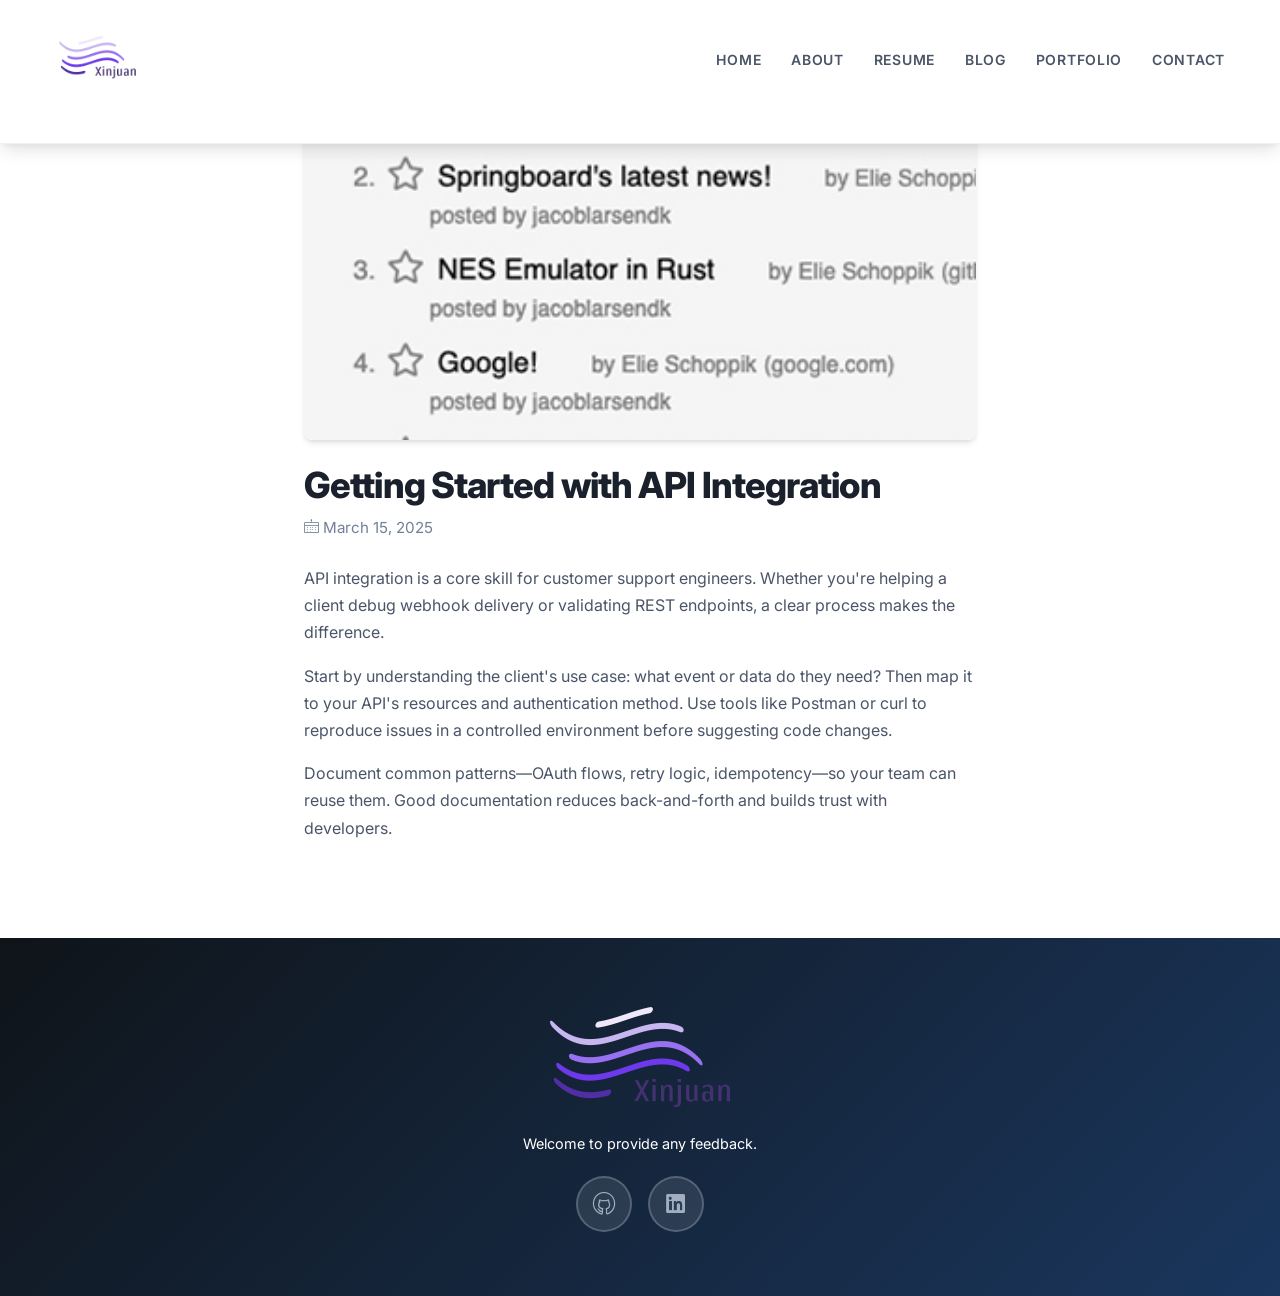
==== blog/post-1.html @ 5f67f765 "Add blog section and post pages; unify card design; fix work grid - Blog section on homepage (card l" ====
<!DOCTYPE html>
<html lang="en">
  <head>
    <meta charset="utf-8" />
    <meta name="viewport" content="width=device-width, initial-scale=1, shrink-to-fit=no" />
    <title>Getting Started with API Integration | Xinjuan Deng</title>
    <link rel="shortcut icon" href="../assets/images/mylogo.png" type="image/png" />
    <link rel="stylesheet" href="../assets/css/bootstrap.min.css" />
    <link rel="stylesheet" href="../assets/css/LineIcons.css" />
    <link rel="stylesheet" href="../assets/css/default.css" />
    <link rel="stylesheet" href="../assets/css/style.css" />
  </head>
  <body>
    <header class="header-area">
      <div class="navigation fixed-top">
        <div class="container">
          <div class="row">
            <div class="col-lg-12">
              <nav class="navbar navbar-expand-lg">
                <a class="navbar-brand" href="../index.html">
                  <img src="../assets/images/mylogo.png" alt="Logo" style="height: 2.5em" />
                </a>
                <button class="navbar-toggler" type="button" data-toggle="collapse" data-target="#navbarSupportedContent" aria-controls="navbarSupportedContent" aria-expanded="false" aria-label="Toggle navigation">
                  <span class="toggler-icon"></span>
                  <span class="toggler-icon"></span>
                  <span class="toggler-icon"></span>
                </button>
                <div class="collapse navbar-collapse" id="navbarSupportedContent">
                  <ul class="navbar-nav ml-auto">
                    <li class="nav-item"><a href="../index.html#home">Home</a></li>
                    <li class="nav-item"><a href="../index.html#about">About</a></li>
                    <li class="nav-item"><a href="../index.html#call-to-action">Resume</a></li>
                    <li class="nav-item"><a href="../index.html#blog">Blog</a></li>
                    <li class="nav-item"><a href="../index.html#work">Portfolio</a></li>
                    <li class="nav-item"><a href="../index.html#contact">Contact</a></li>
                  </ul>
                </div>
              </nav>
            </div>
          </div>
        </div>
      </div>
    </header>

    <main class="single-blog-page pt-120 pb-80 post-style-featured">
      <div class="container">
        <article class="single-blog-post">
          <div class="post-inner">
            <img src="../assets/images/work/w-1.png" alt="Getting Started with API Integration" class="post-featured-image" />
            <h1 class="blog-title">Getting Started with API Integration</h1>
            <p class="post-meta"><i class="lni-calendar"></i> March 15, 2025</p>
            <div class="post-body">
              <p>API integration is a core skill for customer support engineers. Whether you're helping a client debug webhook delivery or validating REST endpoints, a clear process makes the difference.</p>
              <p>Start by understanding the client's use case: what event or data do they need? Then map it to your API's resources and authentication method. Use tools like Postman or curl to reproduce issues in a controlled environment before suggesting code changes.</p>
              <p>Document common patterns—OAuth flows, retry logic, idempotency—so your team can reuse them. Good documentation reduces back-and-forth and builds trust with developers.</p>
            </div>
          </div>
        </article>
      </div>
    </main>

    <footer class="footer-area">
      <div class="footer-widget pt-60 pb-40">
        <div class="container">
          <div class="row justify-content-center">
            <div class="col-lg-8">
              <div class="footer-content text-center">
                <a href="../index.html"><img src="../assets/images/mylogo.png" alt="Logo" /></a>
                <p class="mt-15">Welcome to provide any feedback.</p>
                <ul>
                  <li><a href="https://github.com/dengxinjuan" target="_blank"><i class="lni-github"></i></a></li>
                  <li><a href="https://www.linkedin.com/in/xinjuandeng/" target="_blank"><i class="lni-linkedin-original"></i></a></li>
                </ul>
              </div>
            </div>
          </div>
        </div>
      </div>
    </footer>

    <a href="#" class="back-to-top"><i class="lni-chevron-up"></i></a>
    <script src="../assets/js/vendor/jquery-1.12.4.min.js"></script>
    <script src="../assets/js/bootstrap.min.js"></script>
    <script src="../assets/js/popper.min.js"></script>
    <script src="../assets/js/scrolling-nav.js"></script>
    <script src="../assets/js/jquery.easing.min.js"></script>
    <script src="../assets/js/main.js"></script>
  </body>
</html>
---- assets/css/default.css ----
/* Deafult Margin & Padding */
/*-- Margin Top --*/
.mt-5 {
	margin-top: 5px;
}
.mt-10 {
	margin-top: 10px;
}
.mt-15 {
	margin-top: 15px;
}
.mt-20 {
	margin-top: 20px;
}
.mt-25 {
	margin-top: 25px;
}
.mt-30 {
	margin-top: 30px;
}
.mt-35 {
	margin-top: 35px;
}
.mt-40 {
	margin-top: 40px;
}
.mt-45 {
	margin-top: 45px;
}
.mt-50 {
	margin-top: 50px;
}
.mt-55 {
	margin-top: 55px;
}
.mt-60 {
	margin-top: 60px;
}
.mt-65 {
	margin-top: 65px;
}
.mt-70 {
	margin-top: 70px;
}
.mt-75 {
	margin-top: 75px;
}
.mt-80 {
	margin-top: 80px;
}
.mt-85 {
	margin-top: 85px;
}
.mt-90 {
	margin-top: 90px;
}
.mt-95 {
	margin-top: 95px;
}
.mt-100 {
	margin-top: 100px;
}
.mt-105 {
	margin-top: 105px;
}
.mt-110 {
	margin-top: 110px;
}
.mt-115 {
	margin-top: 115px;
}
.mt-120 {
	margin-top: 120px;
}
.mt-125 {
	margin-top: 125px;
}
.mt-130 {
	margin-top: 130px;
}
.mt-135 {
	margin-top: 135px;
}
.mt-140 {
	margin-top: 140px;
}
.mt-145 {
	margin-top: 145px;
}
.mt-150 {
	margin-top: 150px;
}
.mt-155 {
	margin-top: 155px;
}
.mt-160 {
	margin-top: 160px;
}
.mt-165 {
	margin-top: 165px;
}
.mt-170 {
	margin-top: 170px;
}
.mt-175 {
	margin-top: 175px;
}
.mt-180 {
	margin-top: 180px;
}
.mt-185 {
	margin-top: 185px;
}
.mt-190 {
	margin-top: 190px;
}
.mt-195 {
	margin-top: 195px;
}
.mt-200 {
	margin-top: 200px;
}
/*-- Margin Bottom --*/

.mb-5 {
	margin-bottom: 5px;
}
.mb-10 {
	margin-bottom: 10px;
}
.mb-15 {
	margin-bottom: 15px;
}
.mb-20 {
	margin-bottom: 20px;
}
.mb-25 {
	margin-bottom: 25px;
}
.mb-30 {
	margin-bottom: 30px;
}
.mb-35 {
	margin-bottom: 35px;
}
.mb-40 {
	margin-bottom: 40px;
}
.mb-45 {
	margin-bottom: 45px;
}
.mb-50 {
	margin-bottom: 50px;
}
.mb-55 {
	margin-bottom: 55px;
}
.mb-60 {
	margin-bottom: 60px;
}
.mb-65 {
	margin-bottom: 65px;
}
.mb-70 {
	margin-bottom: 70px;
}
.mb-75 {
	margin-bottom: 75px;
}
.mb-80 {
	margin-bottom: 80px;
}
.mb-85 {
	margin-bottom: 85px;
}
.mb-90 {
	margin-bottom: 90px;
}
.mb-95 {
	margin-bottom: 95px;
}
.mb-100 {
	margin-bottom: 100px;
}
.mb-105 {
	margin-bottom: 105px;
}
.mb-110 {
	margin-bottom: 110px;
}
.mb-115 {
	margin-bottom: 115px;
}
.mb-120 {
	margin-bottom: 120px;
}
.mb-125 {
	margin-bottom: 125px;
}
.mb-130 {
	margin-bottom: 130px;
}
.mb-135 {
	margin-bottom: 135px;
}
.mb-140 {
	margin-bottom: 140px;
}
.mb-145 {
	margin-bottom: 145px;
}
.mb-150 {
	margin-bottom: 150px;
}
.mb-155 {
	margin-bottom: 155px;
}
.mb-160 {
	margin-bottom: 160px;
}
.mb-165 {
	margin-bottom: 165px;
}
.mb-170 {
	margin-bottom: 170px;
}
.mb-175 {
	margin-bottom: 175px;
}
.mb-180 {
	margin-bottom: 180px;
}
.mb-185 {
	margin-bottom: 185px;
}
.mb-190 {
	margin-bottom: 190px;
}
.mb-195 {
	margin-bottom: 195px;
}
.mb-200 {
	margin-bottom: 200px;
}
/*-- margin left --*/
.ml-5 {
	margin-left: 5px;
}
.ml-10 {
	margin-left: 10px;
}
.ml-15 {
	margin-left: 15px;
}
.ml-20 {
	margin-left: 20px;
}
.ml-25 {
	margin-left: 25px;
}
.ml-30 {
	margin-left: 30px;
}
.ml-35 {
	margin-left: 35px;
}
.ml-40 {
	margin-left: 40px;
}
.ml-45 {
	margin-left: 45px;
}
.ml-50 {
	margin-left: 50px;
}
.ml-55 {
	margin-left: 55px;
}
.ml-60 {
	margin-left: 60px;
}
.ml-65 {
	margin-left: 65px;
}
.ml-70 {
	margin-left: 70px;
}
.ml-75 {
	margin-left: 75px;
}
.ml-80 {
	margin-left: 80px;
}
.ml-85 {
	margin-left: 85px;
}
.ml-90 {
	margin-left: 90px;
}
.ml-95 {
	margin-left: 95px;
}
.ml-100 {
	margin-left: 100px;
}
.ml-105 {
	margin-left: 105px;
}
.ml-110 {
	margin-left: 110px;
}
.ml-115 {
	margin-left: 115px;
}
.ml-120 {
	margin-left: 120px;
}
.ml-125 {
	margin-left: 125px;
}
.ml-130 {
	margin-left: 130px;
}
.ml-135 {
	margin-left: 135px;
}
.ml-140 {
	margin-left: 140px;
}
.ml-145 {
	margin-left: 145px;
}
.ml-150 {
	margin-left: 150px;
}
.ml-155 {
	margin-left: 155px;
}
.ml-160 {
	margin-left: 160px;
}
.ml-165 {
	margin-left: 165px;
}
.ml-170 {
	margin-left: 170px;
}
.ml-175 {
	margin-left: 175px;
}
.ml-180 {
	margin-left: 180px;
}
.ml-185 {
	margin-left: 185px;
}
.ml-190 {
	margin-left: 190px;
}
.ml-195 {
	margin-left: 195px;
}
.ml-200 {
	margin-left: 200px;
}
/*-- margin right --*/
.mr-5 {
	margin-right: 5px;
}
.mr-10 {
	margin-right: 10px;
}
.mr-15 {
	margin-right: 15px;
}
.mr-20 {
	margin-right: 20px;
}
.mr-25 {
	margin-right: 25px;
}
.mr-30 {
	margin-right: 30px;
}
.mr-35 {
	margin-right: 35px;
}
.mr-40 {
	margin-right: 40px;
}
.mr-45 {
	margin-right: 45px;
}
.mr-50 {
	margin-right: 50px;
}
.mr-55 {
	margin-right: 55px;
}
.mr-60 {
	margin-right: 60px;
}
.mr-65 {
	margin-right: 65px;
}
.mr-70 {
	margin-right: 70px;
}
.mr-75 {
	margin-right: 75px;
}
.mr-80 {
	margin-right: 80px;
}
.mr-85 {
	margin-right: 85px;
}
.mr-90 {
	margin-right: 90px;
}
.mr-95 {
	margin-right: 95px;
}
.mr-100 {
	margin-right: 100px;
}
.mr-105 {
	margin-right: 105px;
}
.mr-110 {
	margin-right: 110px;
}
.mr-115 {
	margin-right: 115px;
}
.mr-120 {
	margin-right: 120px;
}
.mr-125 {
	margin-right: 125px;
}
.mr-130 {
	margin-right: 130px;
}
.mr-135 {
	margin-right: 135px;
}
.mr-140 {
	margin-right: 140px;
}
.mr-145 {
	margin-right: 145px;
}
.mr-150 {
	margin-right: 150px;
}
.mr-155 {
	margin-right: 155px;
}
.mr-160 {
	margin-right: 160px;
}
.mr-165 {
	margin-right: 165px;
}
.mr-170 {
	margin-right: 170px;
}
.mr-175 {
	margin-right: 175px;
}
.mr-180 {
	margin-right: 180px;
}
.mr-185 {
	margin-right: 185px;
}
.mr-190 {
	margin-right: 190px;
}
.mr-195 {
	margin-right: 195px;
}
.mr-200 {
	margin-right: 200px;
}


/*-- Padding Top --*/

.pt-5 {
	padding-top: 5px;
}
.pt-10 {
	padding-top: 10px;
}
.pt-15 {
	padding-top: 15px;
}
.pt-20 {
	padding-top: 20px;
}
.pt-25 {
	padding-top: 25px;
}
.pt-30 {
	padding-top: 30px;
}
.pt-35 {
	padding-top: 35px;
}
.pt-40 {
	padding-top: 40px;
}
.pt-45 {
	padding-top: 45px;
}
.pt-50 {
	padding-top: 50px;
}
.pt-55 {
	padding-top: 55px;
}
.pt-60 {
	padding-top: 60px;
}
.pt-65 {
	padding-top: 65px;
}
.pt-70 {
	padding-top: 70px;
}
.pt-75 {
	padding-top: 75px;
}
.pt-80 {
	padding-top: 80px;
}
.pt-85 {
	padding-top: 85px;
}
.pt-90 {
	padding-top: 90px;
}
.pt-95 {
	padding-top: 95px;
}
.pt-100 {
	padding-top: 100px;
}
.pt-105 {
	padding-top: 105px;
}
.pt-110 {
	padding-top: 110px;
}
.pt-115 {
	padding-top: 115px;
}
.pt-120 {
	padding-top: 120px;
}
.pt-125 {
	padding-top: 125px;
}
.pt-130 {
	padding-top: 130px;
}
.pt-135 {
	padding-top: 135px;
}
.pt-140 {
	padding-top: 140px;
}
.pt-145 {
	padding-top: 145px;
}
.pt-150 {
	padding-top: 150px;
}
.pt-155 {
	padding-top: 155px;
}
.pt-160 {
	padding-top: 160px;
}
.pt-165 {
	padding-top: 165px;
}
.pt-170 {
	padding-top: 170px;
}
.pt-175 {
	padding-top: 175px;
}
.pt-180 {
	padding-top: 180px;
}
.pt-185 {
	padding-top: 185px;
}
.pt-190 {
	padding-top: 190px;
}
.pt-195 {
	padding-top: 195px;
}
.pt-200 {
	padding-top: 200px;
}
/*-- Padding Bottom --*/

.pb-5 {
	padding-bottom: 5px;
}
.pb-10 {
	padding-bottom: 10px;
}
.pb-15 {
	padding-bottom: 15px;
}
.pb-20 {
	padding-bottom: 20px;
}
.pb-25 {
	padding-bottom: 25px;
}
.pb-30 {
	padding-bottom: 30px;
}
.pb-35 {
	padding-bottom: 35px;
}
.pb-40 {
	padding-bottom: 40px;
}
.pb-45 {
	padding-bottom: 45px;
}
.pb-50 {
	padding-bottom: 50px;
}
.pb-55 {
	padding-bottom: 55px;
}
.pb-60 {
	padding-bottom: 60px;
}
.pb-65 {
	padding-bottom: 65px;
}
.pb-70 {
	padding-bottom: 70px;
}
.pb-75 {
	padding-bottom: 75px;
}
.pb-80 {
	padding-bottom: 80px;
}
.pb-85 {
	padding-bottom: 85px;
}
.pb-90 {
	padding-bottom: 90px;
}
.pb-95 {
	padding-bottom: 95px;
}
.pb-100 {
	padding-bottom: 100px;
}
.pb-105 {
	padding-bottom: 105px;
}
.pb-110 {
	padding-bottom: 110px;
}
.pb-115 {
	padding-bottom: 115px;
}
.pb-120 {
	padding-bottom: 120px;
}
.pb-125 {
	padding-bottom: 125px;
}
.pb-130 {
	padding-bottom: 130px;
}
.pb-135 {
	padding-bottom: 135px;
}
.pb-140 {
	padding-bottom: 140px;
}
.pb-145 {
	padding-bottom: 145px;
}
.pb-150 {
	padding-bottom: 150px;
}
.pb-155 {
	padding-bottom: 155px;
}
.pb-160 {
	padding-bottom: 160px;
}
.pb-165 {
	padding-bottom: 165px;
}
.pb-170 {
	padding-bottom: 170px;
}
.pb-175 {
	padding-bottom: 175px;
}
.pb-180 {
	padding-bottom: 180px;
}
.pb-185 {
	padding-bottom: 185px;
}
.pb-190 {
	padding-bottom: 190px;
}
.pb-195 {
	padding-bottom: 195px;
}
.pb-200 {
	padding-bottom: 200px;
}

/*-- Padding left --*/

.pl-0 {
	padding-left: 0px;
}
.pl-5 {
	padding-left: 5px;
}
.pl-10 {
	padding-left: 10px;
}
.pl-15 {
	padding-left: 15px;
}
.pl-20 {
	padding-left: 20px;
}
.pl-25 {
	padding-left: 25px;
}
.pl-30 {
	padding-left: 30px;
}
.pl-35 {
	padding-left: 35px;
}
.pl-40 {
	padding-left: 40px;
}
.pl-45 {
	padding-left: 45px;
}
.pl-50 {
	padding-left: 50px;
}
.pl-55 {
	padding-left: 55px;
}
.pl-60 {
	padding-left: 60px;
}
.pl-65 {
	padding-left: 65px;
}
.pl-70 {
	padding-left: 70px;
}
.pl-75 {
	padding-left: 75px;
}
.pl-80 {
	padding-left: 80px;
}
.pl-85 {
	padding-left: 85px;
}
.pl-90 {
	padding-left: 90px;
}
.pl-100 {
	padding-left: 100px;
}
.pl-105 {
	padding-left: 105px;
}
.pl-110 {
	padding-left: 110px;
}
.pl-115 {
	padding-left: 115px;
}
.pl-120 {
	padding-left: 120px;
}
.pl-125 {
	padding-left: 125px;
}
/*-- Padding right --*/

.pr-0 {
	padding-right: 0px;
}
.pr-5 {
	padding-right: 5px;
}
.pr-10 {
	padding-right: 10px;
}
.pr-15 {
	padding-right: 15px;
}
.pr-20 {
	padding-right: 20px;
}
.pr-25 {
	padding-right: 25px;
}
.pr-30 {
	padding-right: 30px;
}
.pr-35 {
	padding-right: 35px;
}
.pr-40 {
	padding-right: 40px;
}
.pr-45 {
	padding-right: 45px;
}
.pr-50 {
	padding-right: 50px;
}
.pr-55 {
	padding-right: 55px;
}
.pr-60 {
	padding-right: 60px;
}
.pr-65 {
	padding-right: 65px;
}
.pr-70 {
	padding-right: 70px;
}
.pr-75 {
	padding-right: 75px;
}
.pr-80 {
	padding-right: 80px;
}
.pr-85 {
	padding-right: 85px;
}
.pr-90 {
	padding-right: 90px;
}
.pr-95 {
	padding-right: 95px;
}
.pr-100 {
	padding-right: 100px;
}
.pr-105 {
	padding-right: 105px;
}
/* Background Color */

.gray-bg {
	background: #fbfbfb;
}
.white-bg {
	background: #fff;
}
.black-bg {
	background: #222;
}
/* Color */

.white {
	color: #fff;
}
.black {
	color: #222;
}
/* black overlay */

[data-overlay] {
	position: relative;
}
[data-overlay]::before {
	background: #000 none repeat scroll 0 0;
	content: "";
	height: 100%;
	left: 0;
	position: absolute;
	top: 0;
	width: 100%;
	z-index: 1;
}
[data-overlay="2"]::before {
	opacity: 0.2;
}
[data-overlay="3"]::before {
	opacity: 0.3;
}
[data-overlay="4"]::before {
	opacity: 0.4;
}
[data-overlay="5"]::before {
	opacity: 0.5;
}
[data-overlay="6"]::before {
	opacity: 0.6;
}
[data-overlay="7"]::before {
	opacity: 0.7;
}
[data-overlay="8"]::before {
	opacity: 0.8;
}
[data-overlay="9"]::before {
	opacity: 0.9;
}
---- assets/css/style.css ----
/*-----------------------------------------------------------------------------------

    Template Name: Unfold - Personal Resume & CV Template
    Template URI: site.com
    Description: Unfold Personal Resume & CV Template
    Author: Uideck
    Author URI: https://uideck.com/
    Support: https://uideck.com/support/
    Version: 1.0

-----------------------------------------------------------------------------------

    CSS INDEX
    ===================

    1.COMMON
	2.HEADER
    3.ABOUT
    4.SERVICES
    4.CALL TO ACTION
    5.WORK
    6.PRICING
    7.BLOG
    8.CONTACT
    9.FOOTER
    10.PAGE BANNER
    10.SINGLE BLOG PAGE

-----------------------------------------------------------------------------------*/
/*===========================
    1. COMMON css 
===========================*/
@import url("https://fonts.googleapis.com/css2?family=Inter:wght@300;400;500;600;700;800&family=Poppins:wght@400;500;600;700;800&display=swap");

/* Modern Corporate Color System */
:root {
  /* Primary Corporate Colors */
  --primary-navy: #1a365d;
  --primary-navy-light: #2d3748;
  --primary-navy-dark: #0f1419;
  
  /* Secondary Colors */
  --accent-teal: #319795;
  --accent-teal-light: #4fd1c7;
  --accent-orange: #ed8936;
  --accent-orange-light: #fbb040;
  
  /* Neutral Grays */
  --gray-50: #f7fafc;
  --gray-100: #edf2f7;
  --gray-200: #e2e8f0;
  --gray-300: #cbd5e0;
  --gray-400: #a0aec0;
  --gray-500: #718096;
  --gray-600: #4a5568;
  --gray-700: #2d3748;
  --gray-800: #1a202c;
  --gray-900: #171923;
  
  /* Text Colors */
  --text-primary: #1a202c;
  --text-secondary: #4a5568;
  --text-muted: #718096;
  --text-light: #a0aec0;
  
  /* Background Colors */
  --bg-primary: #ffffff;
  --bg-secondary: #f7fafc;
  --bg-accent: #edf2f7;
  
  /* Spacing Scale (8px base) */
  --space-1: 0.25rem;  /* 4px */
  --space-2: 0.5rem;   /* 8px */
  --space-3: 0.75rem;  /* 12px */
  --space-4: 1rem;     /* 16px */
  --space-5: 1.25rem;  /* 20px */
  --space-6: 1.5rem;   /* 24px */
  --space-8: 2rem;     /* 32px */
  --space-10: 2.5rem;  /* 40px */
  --space-12: 3rem;    /* 48px */
  --space-16: 4rem;    /* 64px */
  --space-20: 5rem;    /* 80px */
  --space-24: 6rem;    /* 96px */
  
  /* Animation Timing */
  --transition-fast: 0.15s ease-out;
  --transition-base: 0.3s ease-out;
  --transition-slow: 0.5s ease-out;
  
  /* Shadows */
  --shadow-sm: 0 1px 2px 0 rgba(0, 0, 0, 0.05);
  --shadow-base: 0 1px 3px 0 rgba(0, 0, 0, 0.1), 0 1px 2px 0 rgba(0, 0, 0, 0.06);
  --shadow-md: 0 4px 6px -1px rgba(0, 0, 0, 0.1), 0 2px 4px -1px rgba(0, 0, 0, 0.06);
  --shadow-lg: 0 10px 15px -3px rgba(0, 0, 0, 0.1), 0 4px 6px -2px rgba(0, 0, 0, 0.05);
  --shadow-xl: 0 20px 25px -5px rgba(0, 0, 0, 0.1), 0 10px 10px -5px rgba(0, 0, 0, 0.04);
}

body {
  font-family: "Inter", "Poppins", sans-serif;
  font-weight: 400;
  font-style: normal;
  color: var(--text-secondary);
  line-height: 1.6;
}

* {
  margin: 0;
  padding: 0;
  -webkit-box-sizing: border-box;
  -moz-box-sizing: border-box;
  box-sizing: border-box; }

img {
  max-width: 100%; }

a:focus,
input:focus,
textarea:focus,
button:focus {
  text-decoration: none;
  outline: none; }

a:focus,
a:hover {
  text-decoration: none; }

i,
span,
a {
  display: inline-block; }

h1,
h2,
h3,
h4,
h5,
h6 {
  font-family: "Inter", "Poppins", sans-serif;
  font-weight: 600;
  color: var(--text-primary);
  margin: 0;
  line-height: 1.2;
}

h1 {
  font-size: clamp(2.5rem, 5vw, 4rem);
  font-weight: 800;
  letter-spacing: -0.025em;
}

h2 {
  font-size: clamp(2rem, 4vw, 2.5rem);
  font-weight: 700;
  letter-spacing: -0.025em;
}

h3 {
  font-size: clamp(1.5rem, 3vw, 1.875rem);
  font-weight: 600;
}

h4 {
  font-size: clamp(1.25rem, 2.5vw, 1.5rem);
  font-weight: 600;
}

h5 {
  font-size: clamp(1.125rem, 2vw, 1.25rem);
  font-weight: 500;
}

h6 {
  font-size: 1rem;
  font-weight: 500;
}

ul, ol {
  margin: 0px;
  padding: 0px;
  list-style-type: none; }

p {
  font-size: 1rem;
  font-weight: 400;
  line-height: 1.7;
  color: var(--text-secondary);
  margin: 0;
}

@media (max-width: 767px) {
  p {
    font-size: 0.9rem;
    line-height: 1.6;
  }
}

.bg_cover {
  background-position: center center;
  background-size: cover;
  background-repeat: no-repeat;
  width: 100%;
  height: 100%; }

/*===== Modern Button System =====*/
.main-btn {
  display: inline-flex;
  align-items: center;
  justify-content: center;
  font-weight: 600;
  text-align: center;
  white-space: nowrap;
  vertical-align: middle;
  user-select: none;
  border: 2px solid var(--primary-navy);
  padding: var(--space-3) var(--space-8);
  font-size: 0.9rem;
  line-height: 1.5;
  border-radius: 0.5rem;
  color: var(--bg-primary);
  cursor: pointer;
  z-index: 5;
  transition: all var(--transition-base);
  box-shadow: var(--shadow-md);
  background: linear-gradient(135deg, var(--primary-navy) 0%, var(--primary-navy-light) 100%);
  text-transform: uppercase;
  letter-spacing: 0.05em;
  text-decoration: none;
  position: relative;
  overflow: hidden;
}

.main-btn::before {
  content: '';
  position: absolute;
  top: 0;
  left: -100%;
  width: 100%;
  height: 100%;
  background: linear-gradient(135deg, var(--accent-teal) 0%, var(--accent-teal-light) 100%);
  transition: left var(--transition-base);
  z-index: -1;
}

.main-btn:hover {
  color: var(--bg-primary);
  border-color: var(--accent-teal);
  box-shadow: var(--shadow-lg);
  transform: translateY(-2px);
}

.main-btn:hover::before {
  left: 0;
}

.main-btn.main-btn-2 {
  background: transparent;
  color: var(--bg-primary);
  border-color: var(--bg-primary);
  box-shadow: none;
}

.main-btn.main-btn-2::before {
  background: linear-gradient(135deg, var(--primary-navy) 0%, var(--primary-navy-light) 100%);
}

.main-btn.main-btn-2:hover {
  color: var(--bg-primary);
  border-color: var(--primary-navy);
}

/*===== Modern Section Title Style =====*/
.section-title {
  position: relative;
  margin-bottom: var(--space-12);
}

.section-title .title {
  font-weight: 700;
  font-size: clamp(2rem, 4vw, 2.75rem);
  color: var(--text-primary);
  padding-bottom: var(--space-5);
  position: relative;
  display: inline-block;
}

.section-title .title::after {
  content: '';
  position: absolute;
  bottom: 0;
  left: 0;
  width: 60px;
  height: 4px;
  background: linear-gradient(90deg, var(--accent-teal) 0%, var(--accent-orange) 100%);
  border-radius: 2px;
}

.section-title.text-center .title::after {
  left: 50%;
  transform: translateX(-50%);
}

.section-title p {
  color: var(--text-muted);
  font-size: 1.1rem;
  margin-top: var(--space-4);
}

/*===== All Preloader Style =====*/
  .preloader {
  /* Body Overlay */
  position: fixed;
  top: 0;
  left: 0;
  display: table;
  height: 100%;
  width: 100%;
  /* Modern Background */
  background: var(--bg-primary);
  z-index: 99999;
}
  .preloader .loader_34 {
    display: table-cell;
    vertical-align: middle;
    text-align: center; }
    .preloader .loader_34 .ytp-spinner {
      position: absolute;
      left: 50%;
      top: 50%;
      width: 64px;
      margin-left: -32px;
      z-index: 18;
      pointer-events: none; }
      .preloader .loader_34 .ytp-spinner .ytp-spinner-container {
        pointer-events: none;
        position: absolute;
        width: 100%;
        padding-bottom: 100%;
        top: 50%;
        left: 50%;
        margin-top: -50%;
        margin-left: -50%;
        -webkit-animation: ytp-spinner-linspin 1568.23529647ms linear infinite;
        -moz-animation: ytp-spinner-linspin 1568.23529647ms linear infinite;
        -o-animation: ytp-spinner-linspin 1568.23529647ms linear infinite;
        animation: ytp-spinner-linspin 1568.23529647ms linear infinite; }
        .preloader .loader_34 .ytp-spinner .ytp-spinner-container .ytp-spinner-rotator {
          position: absolute;
          width: 100%;
          height: 100%;
          -webkit-animation: ytp-spinner-easespin 5332ms cubic-bezier(0.4, 0, 0.2, 1) infinite both;
          -moz-animation: ytp-spinner-easespin 5332ms cubic-bezier(0.4, 0, 0.2, 1) infinite both;
          -o-animation: ytp-spinner-easespin 5332ms cubic-bezier(0.4, 0, 0.2, 1) infinite both;
          animation: ytp-spinner-easespin 5332ms cubic-bezier(0.4, 0, 0.2, 1) infinite both; }
          .preloader .loader_34 .ytp-spinner .ytp-spinner-container .ytp-spinner-rotator .ytp-spinner-left {
            position: absolute;
            top: 0;
            left: 0;
            bottom: 0;
            overflow: hidden;
            right: 50%; }
          .preloader .loader_34 .ytp-spinner .ytp-spinner-container .ytp-spinner-rotator .ytp-spinner-right {
            position: absolute;
            top: 0;
            right: 0;
            bottom: 0;
            overflow: hidden;
            left: 50%; }
    .preloader .loader_34 .ytp-spinner-circle {
      box-sizing: border-box;
      position: absolute;
      width: 200%;
      height: 100%;
      border-style: solid;
      /* Modern Spinner Colors */
      border-color: var(--primary-navy) var(--accent-teal) var(--gray-200);
      border-radius: 50%;
      border-width: 6px;
    }
    .preloader .loader_34 .ytp-spinner-left .ytp-spinner-circle {
      left: 0;
      right: -100%;
      border-right-color: #ddd;
      -webkit-animation: ytp-spinner-left-spin 1333ms cubic-bezier(0.4, 0, 0.2, 1) infinite both;
      -moz-animation: ytp-spinner-left-spin 1333ms cubic-bezier(0.4, 0, 0.2, 1) infinite both;
      -o-animation: ytp-spinner-left-spin 1333ms cubic-bezier(0.4, 0, 0.2, 1) infinite both;
      animation: ytp-spinner-left-spin 1333ms cubic-bezier(0.4, 0, 0.2, 1) infinite both; }
    .preloader .loader_34 .ytp-spinner-right .ytp-spinner-circle {
      left: -100%;
      right: 0;
      border-left-color: #ddd;
      -webkit-animation: ytp-right-spin 1333ms cubic-bezier(0.4, 0, 0.2, 1) infinite both;
      -moz-animation: ytp-right-spin 1333ms cubic-bezier(0.4, 0, 0.2, 1) infinite both;
      -o-animation: ytp-right-spin 1333ms cubic-bezier(0.4, 0, 0.2, 1) infinite both;
      animation: ytp-right-spin 1333ms cubic-bezier(0.4, 0, 0.2, 1) infinite both; }

/* Preloader Animations */
@-webkit-keyframes ytp-spinner-linspin {
  to {
    -webkit-transform: rotate(360deg);
    -moz-transform: rotate(360deg);
    -ms-transform: rotate(360deg);
    -o-transform: rotate(360deg);
    transform: rotate(360deg); } }
@keyframes ytp-spinner-linspin {
  to {
    -webkit-transform: rotate(360deg);
    -moz-transform: rotate(360deg);
    -ms-transform: rotate(360deg);
    -o-transform: rotate(360deg);
    transform: rotate(360deg); } }
@-webkit-keyframes ytp-spinner-easespin {
  12.5% {
    -webkit-transform: rotate(135deg);
    -moz-transform: rotate(135deg);
    -ms-transform: rotate(135deg);
    -o-transform: rotate(135deg);
    transform: rotate(135deg); }
  25% {
    -webkit-transform: rotate(270deg);
    -moz-transform: rotate(270deg);
    -ms-transform: rotate(270deg);
    -o-transform: rotate(270deg);
    transform: rotate(270deg); }
  37.5% {
    -webkit-transform: rotate(405deg);
    -moz-transform: rotate(405deg);
    -ms-transform: rotate(405deg);
    -o-transform: rotate(405deg);
    transform: rotate(405deg); }
  50% {
    -webkit-transform: rotate(540deg);
    -moz-transform: rotate(540deg);
    -ms-transform: rotate(540deg);
    -o-transform: rotate(540deg);
    transform: rotate(540deg); }
  62.5% {
    -webkit-transform: rotate(675deg);
    -moz-transform: rotate(675deg);
    -ms-transform: rotate(675deg);
    -o-transform: rotate(675deg);
    transform: rotate(675deg); }
  75% {
    -webkit-transform: rotate(810deg);
    -moz-transform: rotate(810deg);
    -ms-transform: rotate(810deg);
    -o-transform: rotate(810deg);
    transform: rotate(810deg); }
  87.5% {
    -webkit-transform: rotate(945deg);
    -moz-transform: rotate(945deg);
    -ms-transform: rotate(945deg);
    -o-transform: rotate(945deg);
    transform: rotate(945deg); }
  to {
    -webkit-transform: rotate(1080deg);
    -moz-transform: rotate(1080deg);
    -ms-transform: rotate(1080deg);
    -o-transform: rotate(1080deg);
    transform: rotate(1080deg); } }
@keyframes ytp-spinner-easespin {
  12.5% {
    -webkit-transform: rotate(135deg);
    -moz-transform: rotate(135deg);
    -ms-transform: rotate(135deg);
    -o-transform: rotate(135deg);
    transform: rotate(135deg); }
  25% {
    -webkit-transform: rotate(270deg);
    -moz-transform: rotate(270deg);
    -ms-transform: rotate(270deg);
    -o-transform: rotate(270deg);
    transform: rotate(270deg); }
  37.5% {
    -webkit-transform: rotate(405deg);
    -moz-transform: rotate(405deg);
    -ms-transform: rotate(405deg);
    -o-transform: rotate(405deg);
    transform: rotate(405deg); }
  50% {
    -webkit-transform: rotate(540deg);
    -moz-transform: rotate(540deg);
    -ms-transform: rotate(540deg);
    -o-transform: rotate(540deg);
    transform: rotate(540deg); }
  62.5% {
    -webkit-transform: rotate(675deg);
    -moz-transform: rotate(675deg);
    -ms-transform: rotate(675deg);
    -o-transform: rotate(675deg);
    transform: rotate(675deg); }
  75% {
    -webkit-transform: rotate(810deg);
    -moz-transform: rotate(810deg);
    -ms-transform: rotate(810deg);
    -o-transform: rotate(810deg);
    transform: rotate(810deg); }
  87.5% {
    -webkit-transform: rotate(945deg);
    -moz-transform: rotate(945deg);
    -ms-transform: rotate(945deg);
    -o-transform: rotate(945deg);
    transform: rotate(945deg); }
  to {
    -webkit-transform: rotate(1080deg);
    -moz-transform: rotate(1080deg);
    -ms-transform: rotate(1080deg);
    -o-transform: rotate(1080deg);
    transform: rotate(1080deg); } }
@-webkit-keyframes ytp-spinner-left-spin {
  0% {
    -webkit-transform: rotate(130deg);
    -moz-transform: rotate(130deg);
    -ms-transform: rotate(130deg);
    -o-transform: rotate(130deg);
    transform: rotate(130deg); }
  50% {
    -webkit-transform: rotate(-5deg);
    -moz-transform: rotate(-5deg);
    -ms-transform: rotate(-5deg);
    -o-transform: rotate(-5deg);
    transform: rotate(-5deg); }
  to {
    -webkit-transform: rotate(130deg);
    -moz-transform: rotate(130deg);
    -ms-transform: rotate(130deg);
    -o-transform: rotate(130deg);
    transform: rotate(130deg); } }
@keyframes ytp-spinner-left-spin {
  0% {
    -webkit-transform: rotate(130deg);
    -moz-transform: rotate(130deg);
    -ms-transform: rotate(130deg);
    -o-transform: rotate(130deg);
    transform: rotate(130deg); }
  50% {
    -webkit-transform: rotate(-5deg);
    -moz-transform: rotate(-5deg);
    -ms-transform: rotate(-5deg);
    -o-transform: rotate(-5deg);
    transform: rotate(-5deg); }
  to {
    -webkit-transform: rotate(130deg);
    -moz-transform: rotate(130deg);
    -ms-transform: rotate(130deg);
    -o-transform: rotate(130deg);
    transform: rotate(130deg); } }
@-webkit-keyframes ytp-right-spin {
  0% {
    -webkit-transform: rotate(-130deg);
    -moz-transform: rotate(-130deg);
    -ms-transform: rotate(-130deg);
    -o-transform: rotate(-130deg);
    transform: rotate(-130deg); }
  50% {
    -webkit-transform: rotate(5deg);
    -moz-transform: rotate(5deg);
    -ms-transform: rotate(5deg);
    -o-transform: rotate(5deg);
    transform: rotate(5deg); }
  to {
    -webkit-transform: rotate(-130deg);
    -moz-transform: rotate(-130deg);
    -ms-transform: rotate(-130deg);
    -o-transform: rotate(-130deg);
    transform: rotate(-130deg); } }
@keyframes ytp-right-spin {
  0% {
    -webkit-transform: rotate(-130deg);
    -moz-transform: rotate(-130deg);
    -ms-transform: rotate(-130deg);
    -o-transform: rotate(-130deg);
    transform: rotate(-130deg); }
  50% {
    -webkit-transform: rotate(5deg);
    -moz-transform: rotate(5deg);
    -ms-transform: rotate(5deg);
    -o-transform: rotate(5deg);
    transform: rotate(5deg); }
  to {
    -webkit-transform: rotate(-130deg);
    -moz-transform: rotate(-130deg);
    -ms-transform: rotate(-130deg);
    -o-transform: rotate(-130deg);
    transform: rotate(-130deg); } }
/*===========================
    2.HEADER css 
===========================*/
.navigation {
  box-shadow: var(--shadow-lg);
  padding: var(--space-8) 0;
  background-color: var(--bg-primary);
  backdrop-filter: blur(10px);
  transition: all var(--transition-base);
  border-bottom: 1px solid var(--gray-100);
}
  .navigation.sticky {
    padding: var(--space-5) 0;
    background-color: rgba(255, 255, 255, 0.95);
    backdrop-filter: blur(10px);
    transition: all var(--transition-base);
  }
  .navigation .navbar {
    padding: 0;
    position: relative; }
    .navigation .navbar .navbar-brand {
      padding-top: 0;
      padding-bottom: 5px; }
    .navigation .navbar .navbar-toggler {
      padding: 2px 6px; }
      .navigation .navbar .navbar-toggler .toggler-icon {
        width: 30px;
        height: 2px;
        background-color: var(--text-primary);
        margin: 5px 0;
        display: block;
        position: relative;
        transition: all var(--transition-base);
      }
      .navigation .navbar .navbar-toggler.active .toggler-icon:nth-of-type(1) {
        -webkit-transform: rotate(45deg);
        -moz-transform: rotate(45deg);
        -ms-transform: rotate(45deg);
        -o-transform: rotate(45deg);
        transform: rotate(45deg);
        top: 7px; }
      .navigation .navbar .navbar-toggler.active .toggler-icon:nth-of-type(2) {
        opacity: 0; }
      .navigation .navbar .navbar-toggler.active .toggler-icon:nth-of-type(3) {
        -webkit-transform: rotate(135deg);
        -moz-transform: rotate(135deg);
        -ms-transform: rotate(135deg);
        -o-transform: rotate(135deg);
        transform: rotate(135deg);
        top: -7px; }
    @media only screen and (min-width: 768px) and (max-width: 991px) {
      .navigation .navbar .navbar-collapse {
        position: absolute;
        top: 158%;
        left: 0;
        width: 100%;
        background-color: #fff;
        z-index: 99;
        -webkit-box-shadow: 0px 10px 15px 0px rgba(134, 134, 134, 0.15);
        -moz-box-shadow: 0px 10px 15px 0px rgba(134, 134, 134, 0.15);
        box-shadow: 0px 10px 15px 0px rgba(134, 134, 134, 0.15);
        padding: 3px 12px; } }
    @media (max-width: 767px) {
      .navigation .navbar .navbar-collapse {
        position: absolute;
        top: 158%;
        left: 0;
        width: 100%;
        background-color: #fff;
        z-index: 99;
        -webkit-box-shadow: 0px 10px 15px 0px rgba(134, 134, 134, 0.15);
        -moz-box-shadow: 0px 10px 15px 0px rgba(134, 134, 134, 0.15);
        box-shadow: 0px 10px 15px 0px rgba(134, 134, 134, 0.15);
        padding: 3px 12px; } }
    .navigation .navbar .navbar-nav .nav-item {
      margin-left: 30px; }
      @media only screen and (min-width: 768px) and (max-width: 991px) {
        .navigation .navbar .navbar-nav .nav-item {
          margin: 4px 0; } }
      @media (max-width: 767px) {
        .navigation .navbar .navbar-nav .nav-item {
          margin: 4px 0; } }
      .navigation .navbar .navbar-nav .nav-item:first-child {
        margin-left: 0; }
      .navigation .navbar .navbar-nav .nav-item a {
        text-transform: uppercase;
        font-size: 0.875rem;
        color: var(--text-secondary);
        font-weight: 600;
        position: relative;
        transition: all var(--transition-base);
        letter-spacing: 0.05em;
      }
        .navigation .navbar .navbar-nav .nav-item a::before {
          position: absolute;
          content: '';
          width: 3px;
          height: 0;
          background: linear-gradient(180deg, var(--accent-teal) 0%, var(--accent-orange) 100%);
          left: 50%;
          top: -50px;
          transform: translateX(-50%);
          transition: all var(--transition-base);
          border-radius: 2px;
        }
          @media only screen and (min-width: 768px) and (max-width: 991px) {
            .navigation .navbar .navbar-nav .nav-item a::before {
              display: none; } }
          @media (max-width: 767px) {
            .navigation .navbar .navbar-nav .nav-item a::before {
              display: none; } }
      .navigation .navbar .navbar-nav .nav-item.active a, 
      .navigation .navbar .navbar-nav .nav-item:hover a {
        color: var(--accent-teal);
      }
      
      .navigation .navbar .navbar-nav .nav-item.active a::before, 
      .navigation .navbar .navbar-nav .nav-item:hover a::before {
        height: 45px;
      }

.header-content {
  min-height: 85vh;
  width: 100%;
  margin-top: 90px;
  position: relative;
  overflow: visible;
  background: linear-gradient(135deg, var(--bg-secondary) 0%, var(--bg-primary) 50%, var(--bg-accent) 100%);
  display: flex;
  align-items: center;
  padding: var(--space-8) 0;
}

@media only screen and (min-width: 768px) and (max-width: 991px) {
  .header-content {
    min-height: 80vh;
  }
}

@media (max-width: 767px) {
  .header-content {
    min-height: 90vh;
    margin-top: 70px;
  }
}
  .header-content .header-shape {
    position: absolute !important;
    z-index: 1;
  }
    .header-content .header-shape.shape-one {
      top: 0 !important;
      left: 0 !important; }
      @media (max-width: 767px) {
        .header-content .header-shape.shape-one img {
          width: 40px; } }
    .header-content .header-shape.shape-tow {
      top: -18px !important;
      left: 20% !important; }
      @media (max-width: 767px) {
        .header-content .header-shape.shape-tow img {
          width: 40px; } }
    .header-content .header-shape.shape-three {
      top: 0 !important;
      left: 40% !important; }
      @media (max-width: 767px) {
        .header-content .header-shape.shape-three img {
          width: 100px; } }
    .header-content .header-shape.shape-fore {
      top: 28px !important;
      right: 7.6% !important;
      left: auto !important; }
      @media (max-width: 767px) {
        .header-content .header-shape.shape-fore img {
          width: 40px; } }
    .header-content .header-shape.shape-five {
      right: 30px !important;
      bottom: 35% !important;
      left: auto !important;
      top: auto !important; }
      @media (max-width: 767px) {
        .header-content .header-shape.shape-five {
          right: 20px !important;
          bottom: 48% !important; } }
      @media (max-width: 767px) {
        .header-content .header-shape.shape-five img {
          width: 40px; } }
    .header-content .header-shape.shape-six {
      top: 44% !important;
      left: 13% !important;
      -webkit-transform: translateY(-50%);
      -moz-transform: translateY(-50%);
      -ms-transform: translateY(-50%);
      -o-transform: translateY(-50%);
      transform: translateY(-50%); }
      @media (max-width: 767px) {
        .header-content .header-shape.shape-six img {
          width: 40px; } }
    .header-content .header-shape.shape-seven {
      left: 30px !important;
      bottom: 50px !important;
      top: auto !important; }
      @media (max-width: 767px) {
        .header-content .header-shape.shape-seven {
          left: 15px !important;
          bottom: 25px !important; } }
      @media (max-width: 767px) {
        .header-content .header-shape.shape-seven img {
          width: 100px; } }
    .header-content .header-shape.shape-eight {
      left: 90px !important;
      bottom: 140px !important;
      top: auto !important; }
      @media (max-width: 767px) {
        .header-content .header-shape.shape-eight {
          left: 50px !important;
          bottom: 70px !important; } }
      @media (max-width: 767px) {
        .header-content .header-shape.shape-eight img {
          width: 100px; } }
    .header-content .header-shape.shape-nine {
      left: 50% !important;
      -webkit-transform: translateX(-50%);
      -moz-transform: translateX(-50%);
      -ms-transform: translateX(-50%);
      -o-transform: translateX(-50%);
      transform: translateX(-50%);
      bottom: 28px !important;
      top: auto !important; }
      @media (max-width: 767px) {
        .header-content .header-shape.shape-nine {
          left: 65% !important;
          bottom: 20px !important; } }
      @media (max-width: 767px) {
        .header-content .header-shape.shape-nine img {
          width: 100px; } }
    .header-content .header-shape.shape-ten {
      right: 30px !important;
      bottom: 5px !important;
      left: auto !important;
      top: auto !important; }
      @media (max-width: 767px) {
        .header-content .header-shape.shape-ten {
          right: 0px !important;
          bottom: 140px !important; } }
      @media (max-width: 767px) {
        .header-content .header-shape.shape-ten img {
          width: 100px; } }

.header-content-right {
  position: relative;
  z-index: 10;
  width: 100%;
  max-width: 520px;
  overflow: visible;
}

.header-content-right .sub-title {
  font-size: clamp(1.25rem, 3vw, 1.875rem);
  color: var(--accent-teal);
  text-transform: uppercase;
  font-weight: 600;
  letter-spacing: 0.05em;
  margin-bottom: var(--space-4);
  position: relative;
  display: inline-block;
}

.header-content-right .sub-title::after {
  content: '';
  position: absolute;
  bottom: -8px;
  left: 0;
  width: 60px;
  height: 2px;
  background: linear-gradient(90deg, var(--accent-teal) 0%, var(--accent-orange) 100%);
  border-radius: 1px;
}

.header-content-right .title {
  font-size: clamp(2rem, 5vw, 3.5rem);
  font-weight: 800;
  text-transform: uppercase;
  letter-spacing: -0.02em;
  margin-bottom: var(--space-6);
  background: linear-gradient(135deg, var(--primary-navy) 0%, var(--primary-navy-light) 100%);
  -webkit-background-clip: text;
  -webkit-text-fill-color: transparent;
  background-clip: text;
  line-height: 1.1;
}

.header-content-right p {
  font-size: clamp(1rem, 2vw, 1.25rem);
  line-height: 1.6;
  color: var(--text-secondary);
  margin-bottom: var(--space-10);
  max-width: 500px;
}

.header-image {
  max-width: 400px;
  margin: 0 auto;
  position: relative;
  z-index: 10;
}

.header-image::before {
  content: '';
  position: absolute;
  top: -20px;
  left: -20px;
  right: -20px;
  bottom: -20px;
  background: linear-gradient(135deg, var(--accent-teal) 0%, var(--accent-orange) 100%);
  border-radius: 20px;
  z-index: -1;
  opacity: 0.1;
  transform: rotate(3deg);
}

.header-image::after {
  content: '';
  position: absolute;
  top: -10px;
  left: -10px;
  right: -10px;
  bottom: -10px;
  background: var(--bg-primary);
  border-radius: 15px;
  z-index: -1;
  box-shadow: var(--shadow-xl);
}

.header-image img {
  position: relative;
  z-index: 5;
  border-radius: 15px;
  width: 100%;
  height: auto;
  transition: transform var(--transition-slow);
}

.header-image:hover img {
  transform: scale(1.05);
}

/* Inline Hero CTA + Social */
.hero-cta-inline {
  display: flex;
  align-items: center;
  gap: var(--space-4);
  margin-top: var(--space-6);
  flex-wrap: wrap;
}

/* Inline Hero Social Icons */
.hero-social-inline {
  display: flex;
  gap: var(--space-4);
  margin-top: 0;
  align-items: center;
  justify-content: flex-start;
  z-index: 15;
  position: relative;
}

.social-link-inline {
  display: flex;
  align-items: center;
  justify-content: center;
  width: 48px;
  height: 48px;
  border-radius: 50%;
  background: var(--bg-primary);
  border: 2px solid var(--gray-300);
  color: var(--text-secondary);
  font-size: 1.25rem;
  transition: all var(--transition-base);
  text-decoration: none;
  box-shadow: var(--shadow-sm);
}

.social-link-inline:hover {
  background: linear-gradient(135deg, var(--accent-teal) 0%, var(--accent-orange) 100%);
  color: var(--bg-primary);
  border-color: transparent;
  transform: translateY(-2px);
  box-shadow: var(--shadow-md);
  text-decoration: none;
}

/* Ensure Social Icons are Visible */
.hero-social-inline a {
  opacity: 1;
  visibility: visible;
  display: flex;
}

/* Fix for potential icon font issues */
.social-link-inline i {
  display: block;
  line-height: 1;
  width: auto;
  height: auto;
}

/* Clean Social Icon Styling */
.social-link-inline {
  background: var(--bg-primary);
  border: 2px solid var(--gray-300);
}

/* Ensure proper spacing for text */
.header-content-right .sub-title {
  word-wrap: break-word;
  overflow-wrap: break-word;
}

/* Mobile Inline Social */
@media (max-width: 767px) {
  .hero-social-inline {
    justify-content: center;
    margin: var(--space-5) 0;
  }
  
  .social-link-inline {
    width: 44px;
    height: 44px;
    font-size: 1.125rem;
  }
  
  .header-content-right {
    max-width: 100%;
    text-align: center;
  }
  
  .header-content-right .sub-title {
    letter-spacing: 0.03em;
    word-spacing: normal;
  }
  
  .header-content {
    overflow: visible;
    padding: var(--space-4) 0;
  }
}

/* Tablet Inline Social */
@media (min-width: 768px) and (max-width: 991px) {
  .hero-social-inline {
    justify-content: flex-start;
  }
}

/*===========================
        3.ABOUT css - Modern Layout
===========================*/
.about-area {
  padding: var(--space-24) 0;
  position: relative;
  overflow: hidden;
}

.about-area::before {
  content: '';
  position: absolute;
  top: 0;
  left: 0;
  right: 0;
  bottom: 0;
  background: linear-gradient(135deg, var(--bg-primary) 0%, var(--bg-secondary) 50%, var(--bg-accent) 100%);
  z-index: -1;
}

@media only screen and (min-width: 768px) and (max-width: 991px) {
  .about-area {
    padding: var(--space-20) 0;
  }
}

@media (max-width: 767px) {
  .about-area {
    padding: var(--space-16) 0;
  }
}

.about-content {
  position: relative;
  z-index: 10;
}

.about-content .about-title {
  font-size: clamp(1.25rem, 2.5vw, 1.5rem);
  font-weight: 600;
  color: var(--text-primary);
  margin-bottom: var(--space-4);
  position: relative;
  display: inline-block;
}

.about-content .about-title::after {
  content: '';
  position: absolute;
  bottom: -4px;
  left: 0;
  width: 50px;
  height: 2px;
  background: linear-gradient(90deg, var(--accent-teal) 0%, var(--accent-orange) 100%);
  border-radius: 1px;
}
.about-content p {
  margin-bottom: var(--space-6);
  font-size: 1.1rem;
  line-height: 1.7;
}

.about-content ul {
  margin-top: var(--space-6);
  display: grid;
  grid-template-columns: repeat(auto-fit, minmax(250px, 1fr));
  gap: var(--space-4);
}

.about-content ul li {
  width: 100%;
  margin: 0;
}
.about-content .single-info {
  display: flex;
  align-items: center;
  padding: var(--space-4);
  background: var(--bg-primary);
  border-radius: 12px;
  box-shadow: var(--shadow-sm);
  transition: all var(--transition-base);
  border: 1px solid var(--gray-100);
}

.about-content .single-info:hover {
  box-shadow: var(--shadow-md);
  transform: translateY(-2px);
}

.about-content .single-info .info-icon {
  flex-shrink: 0;
  width: 48px;
  height: 48px;
  background: linear-gradient(135deg, var(--accent-teal) 0%, var(--accent-orange) 100%);
  border-radius: 12px;
  display: flex;
  align-items: center;
  justify-content: center;
  margin-right: var(--space-4);
}

.about-content .single-info .info-icon i {
  font-size: 1.25rem;
  color: var(--bg-primary);
}

.about-content .single-info .info-text p {
  margin: 0;
  font-size: 0.9rem;
}

.about-content .single-info .info-text p span {
  color: var(--text-primary);
  font-weight: 600;
  display: block;
  margin-bottom: var(--space-1);
}

.about-skills {
  position: relative;
  z-index: 10;
}

.about-skills .skill-item {
  margin-bottom: var(--space-8);
  padding: var(--space-6);
  background: var(--bg-primary);
  border-radius: 16px;
  box-shadow: var(--shadow-sm);
  border: 1px solid var(--gray-100);
  transition: all var(--transition-base);
}

.about-skills .skill-item:hover {
  box-shadow: var(--shadow-md);
  transform: translateY(-2px);
}

.about-skills .skill-item .skill-header {
  position: relative;
  margin-bottom: var(--space-4);
}

.about-skills .skill-item .skill-header .skill-title {
  font-size: 1.125rem;
  font-weight: 600;
  color: var(--text-primary);
  margin-bottom: var(--space-4);
}
.about-skills .skill-item .skill-bar {
  display: flex;
  flex-wrap: wrap;
  gap: var(--space-3);
}

.about-skills .skill-item .skill-bar code {
  display: flex;
  align-items: center;
  justify-content: center;
  padding: var(--space-2);
  background: var(--bg-secondary);
  border-radius: 8px;
  transition: all var(--transition-base);
  border: 1px solid var(--gray-200);
}

.about-skills .skill-item .skill-bar code:hover {
  background: var(--bg-primary);
  box-shadow: var(--shadow-sm);
  transform: translateY(-2px);
}

.about-skills .skill-item .skill-bar code img {
  width: 40px;
  height: 40px;
  object-fit: contain;
  filter: drop-shadow(0 2px 4px rgba(0, 0, 0, 0.1));
}

/*===========================
        4.SERVICES css - Modern Grid Layout
===========================*/
.services-area {
  padding: var(--space-24) 0;
  position: relative;
}

.services-area::before {
  content: '';
  position: absolute;
  top: 0;
  left: 0;
  right: 0;
  bottom: 0;
  background: var(--bg-accent);
  z-index: -1;
}

@media only screen and (min-width: 768px) and (max-width: 991px) {
  .services-area {
    padding: var(--space-20) 0;
  }
}

@media (max-width: 767px) {
  .services-area {
    padding: var(--space-16) 0;
  }
}

.single-service {
  background: var(--bg-primary);
  border: 1px solid var(--gray-200);
  border-radius: 16px;
  padding: var(--space-8);
  transition: all var(--transition-base);
  position: relative;
  overflow: hidden;
  height: 100%;
  display: flex;
  flex-direction: column;
  box-shadow: var(--shadow-md);
}

.single-service::before {
  content: '';
  position: absolute;
  top: 0;
  left: 0;
  right: 0;
  height: 4px;
  background: linear-gradient(90deg, var(--accent-teal) 0%, var(--accent-orange) 100%);
}

@media (max-width: 767px) {
  .single-service {
    padding: var(--space-6);
  }
}

.single-service .service-icon {
  width: 80px;
  height: 80px;
  background: linear-gradient(135deg, var(--accent-teal) 0%, var(--accent-orange) 100%);
  border-radius: 16px;
  display: flex;
  align-items: center;
  justify-content: center;
  margin-bottom: var(--space-6);
  transition: transform var(--transition-base);
}

.single-service .service-icon i {
  font-size: 2.5rem;
  color: var(--bg-primary);
}

.single-service .service-content {
  flex: 1;
  display: flex;
  flex-direction: column;
}

.single-service .service-content .service-title {
  margin-bottom: var(--space-4);
}

.single-service .service-content .service-title a {
  font-size: 1.375rem;
  font-weight: 600;
  color: var(--text-primary);
  text-decoration: none;
  transition: color var(--transition-base);
}

.single-service .service-content .service-title a:hover {
  color: var(--accent-teal);
}

.single-service .service-content p {
  flex: 1;
  color: var(--text-secondary);
  line-height: 1.6;
}

.single-service:hover {
  box-shadow: var(--shadow-xl);
  transform: translateY(-8px);
}

.single-service:hover .service-icon {
  transform: scale(1.1) rotate(5deg);
}

/*===========================
    4.CALL TO ACTION css 
===========================*/
.call-to-action {
  position: relative;
  z-index: 9; }
  @media only screen and (min-width: 768px) and (max-width: 991px) {
    .call-to-action {
      padding-top: 90px;
      padding-bottom: 100px; } }
  @media (max-width: 767px) {
    .call-to-action {
      padding-top: 70px;
      padding-bottom: 80px; } }
  .call-to-action::before {
    position: absolute;
    content: '';
    top: 0;
    left: 0;
    width: 100%;
    height: 100%;
    background: linear-gradient(135deg, rgba(26, 54, 93, 0.9) 0%, rgba(49, 151, 149, 0.8) 100%);
    z-index: -1;
  }

.call-action-content .action-title {
  font-size: clamp(2rem, 5vw, 2.75rem);
  font-weight: 700;
  color: var(--bg-primary);
  margin-bottom: var(--space-8);
}

.call-action-content p {
  color: var(--bg-primary);
  font-size: 1.125rem;
  margin-bottom: var(--space-6);
}
.call-action-content ul li {
  display: inline-block;
  margin: 10px 15px 0; }
  .call-action-content ul li .main-btn {
    width: 180px;
    padding: 0; }
    .call-action-content ul li .main-btn.custom {
      box-shadow: none;
      background: var(--bg-primary);
      color: var(--primary-navy);
      border-color: var(--bg-primary);
    }
    
    .call-action-content ul li .main-btn.custom::before {
      background: linear-gradient(135deg, var(--primary-navy) 0%, var(--accent-teal) 100%);
    }
    
    .call-action-content ul li .main-btn.custom:hover {
      color: var(--bg-primary);
      border-color: var(--accent-teal);
    }
    
    .call-action-content ul li .main-btn.custom-2 {
      color: var(--bg-primary);
      background: transparent;
      border-color: var(--bg-primary);
    }
    
    .call-action-content ul li .main-btn.custom-2:hover {
      background: rgba(255, 255, 255, 0.1);
      color: var(--bg-primary);
      border-color: var(--bg-primary);
    }

/*===========================
        5.WORK css - Modern Portfolio Grid
===========================*/
.work-area {
  padding: var(--space-24) 0;
  position: relative;
}

.work-area::before {
  content: '';
  position: absolute;
  top: 0;
  left: 0;
  right: 0;
  bottom: 0;
  background: linear-gradient(135deg, var(--bg-primary) 0%, var(--bg-secondary) 100%);
  z-index: -1;
}

@media only screen and (min-width: 768px) and (max-width: 991px) {
  .work-area {
    padding: var(--space-20) 0;
  }
}

@media (max-width: 767px) {
  .work-area {
    padding: var(--space-16) 0;
  }
}

/* Equal-height work cards in grid */
.work-cards-row {
  align-items: stretch;
}
.work-cards-row [class*="col-"] {
  display: flex;
  margin-bottom: var(--space-6);
}
.work-cards-row .single-work {
  width: 100%;
}

.single-work {
  position: relative;
  border-radius: 16px;
  overflow: hidden;
  background: var(--bg-primary);
  box-shadow: var(--shadow-md);
  transition: all var(--transition-base);
  height: 100%;
  display: flex;
  flex-direction: column;
}

.single-work:hover {
  box-shadow: var(--shadow-xl);
  transform: translateY(-8px);
}

.single-work .work-image {
  position: relative;
  overflow: hidden;
  border-radius: 16px 16px 0 0;
  aspect-ratio: 16/10;
  flex-shrink: 0;
  min-height: 0;
}

/* Fallback for browsers that don't support aspect-ratio */
@supports not (aspect-ratio: 16/10) {
  .single-work .work-image {
    padding-bottom: 62.5%;
    height: 0;
  }
  .single-work .work-image img {
    position: absolute;
    top: 0;
    left: 0;
    width: 100%;
    height: 100%;
    object-fit: cover;
  }
}

.single-work .work-image img {
  width: 100%;
  height: 100%;
  object-fit: cover;
  transition: transform var(--transition-slow);
  display: block;
}

.single-work:hover .work-image img {
  transform: scale(1.1);
}

.single-work .work-overlay {
  position: absolute;
  top: 0;
  left: 0;
  width: 100%;
  height: 100%;
  background: linear-gradient(135deg, rgba(26, 54, 93, 0.9) 0%, rgba(49, 151, 149, 0.9) 100%);
  opacity: 0;
  visibility: hidden;
  transition: all var(--transition-base);
  display: flex;
  align-items: center;
  justify-content: center;
}
    .single-work .work-overlay .work-content {
      text-align: center;
      padding: var(--space-6);
      width: 100%;
    }
    
    .single-work .work-overlay .work-content .work-title {
      font-size: clamp(1.25rem, 2vw, 1.5rem);
      color: var(--bg-primary);
      font-weight: 700;
      margin-bottom: var(--space-4);
      transform: translateY(-20px);
      transition: all var(--transition-base);
      opacity: 0;
    }
      .single-work .work-overlay .work-content ul {
        position: relative;
        display: flex;
        justify-content: center;
        gap: var(--space-4);
        margin-top: var(--space-6);
      }
      
      .single-work .work-overlay .work-content ul::before {
        position: absolute;
        content: '';
        width: 60px;
        height: 2px;
        background: linear-gradient(90deg, var(--accent-orange) 0%, var(--accent-teal) 100%);
        left: 50%;
        transform: translateX(-50%);
        top: -var(--space-3);
        border-radius: 1px;
      }
      
      .single-work .work-overlay .work-content ul li {
        transform: translateY(20px);
        transition: all var(--transition-base);
        opacity: 0;
      }
      
      .single-work .work-overlay .work-content ul li a {
        width: 56px;
        height: 56px;
        font-size: 1.5rem;
        color: var(--bg-primary);
        border-radius: 50%;
        border: 2px solid var(--bg-primary);
        text-align: center;
        display: flex;
        align-items: center;
        justify-content: center;
        transition: all var(--transition-base);
        background: rgba(255, 255, 255, 0.1);
        backdrop-filter: blur(10px);
      }
      
      .single-work .work-overlay .work-content ul li a:hover {
        background: var(--bg-primary);
        color: var(--accent-teal);
        transform: scale(1.1);
      }
  .single-work:hover .work-overlay {
    opacity: 1;
    visibility: visible;
  }
  
  .single-work:hover .work-overlay .work-content .work-title {
    transform: translateY(0);
    opacity: 1;
  }
  
  .single-work:hover .work-overlay .work-content ul li {
    transform: translateY(0);
    opacity: 1;
  }
  
  .single-work:hover .work-overlay .work-content ul li:nth-child(1) {
    transition-delay: 0.1s;
  }
  
  .single-work:hover .work-overlay .work-content ul li:nth-child(2) {
    transition-delay: 0.2s;
  }
  
  .single-work:hover .work-overlay .work-content ul li:nth-child(3) {
    transition-delay: 0.3s;
  }

/* Project Info Section */
.work-info {
  padding: var(--space-6);
  background: var(--bg-primary);
  border-radius: 0 0 16px 16px;
  flex: 1;
  display: flex;
  flex-direction: column;
}

.work-info .project-category {
  display: inline-block;
  background: linear-gradient(135deg, var(--accent-teal) 0%, var(--accent-orange) 100%);
  color: var(--bg-primary);
  padding: var(--space-1) var(--space-3);
  border-radius: 20px;
  font-size: 0.75rem;
  font-weight: 600;
  text-transform: uppercase;
  letter-spacing: 0.05em;
  margin-bottom: var(--space-3);
  align-self: flex-start;
}

.work-info .project-title {
  font-size: 1.25rem;
  font-weight: 700;
  color: var(--text-primary);
  margin-bottom: var(--space-2);
}

.work-info .project-description {
  color: var(--text-secondary);
  font-size: 0.9rem;
  line-height: 1.5;
  margin-bottom: var(--space-4);
  flex: 1;
  min-height: 0;
  display: -webkit-box;
  -webkit-line-clamp: 3;
  -webkit-box-orient: vertical;
  overflow: hidden;
}

.work-info .tech-tags {
  display: flex;
  flex-wrap: wrap;
  gap: var(--space-2);
  margin-top: auto;
}

.work-info .tech-tag {
  background: var(--bg-secondary);
  color: var(--text-secondary);
  padding: var(--space-1) var(--space-2);
  border-radius: 6px;
  font-size: 0.75rem;
  font-weight: 500;
  border: 1px solid var(--gray-200);
}

/*===========================
    MODERN ANIMATION SYSTEM
===========================*/

/* Page Load Animation */
body {
  opacity: 0;
  transition: opacity 0.5s ease-out;
}

body.page-loaded {
  opacity: 1;
}

/* Fade In Animation */
.animate-in {
  animation: fadeInUp 0.8s ease-out forwards;
}

@keyframes fadeInUp {
  from {
    opacity: 0;
    transform: translateY(30px);
  }
  to {
    opacity: 1;
    transform: translateY(0);
  }
}

/* Stagger Animation for Lists */
.single-service:nth-child(1) { animation-delay: 0.1s; }
.single-service:nth-child(2) { animation-delay: 0.2s; }
.single-service:nth-child(3) { animation-delay: 0.3s; }
.single-service:nth-child(4) { animation-delay: 0.4s; }
.single-service:nth-child(5) { animation-delay: 0.5s; }
.single-service:nth-child(6) { animation-delay: 0.6s; }

.single-work:nth-child(1) { animation-delay: 0.1s; }
.single-work:nth-child(2) { animation-delay: 0.2s; }
.single-work:nth-child(3) { animation-delay: 0.3s; }
.single-work:nth-child(4) { animation-delay: 0.4s; }
.single-work:nth-child(5) { animation-delay: 0.5s; }
.single-work:nth-child(6) { animation-delay: 0.6s; }

/* Hero Section Animations */
.header-content-right > * {
  opacity: 0;
  transform: translateY(30px);
  transition: all 0.8s ease-out;
}

.header-content-right .animate-in {
  opacity: 1;
  transform: translateY(0);
}

.header-image {
  opacity: 0;
  transform: translateX(50px);
  transition: all 1s ease-out;
}

.header-image.animate-in {
  opacity: 1;
  transform: translateX(0);
}

/* Enhanced Button Hover */
.main-btn.btn-hover {
  transform: translateY(-3px);
  box-shadow: var(--shadow-xl);
}

/* Micro-interactions */
.single-info:hover,
@keyframes gentleBounce {
  0%, 100% { transform: translateY(0); }
  50% { transform: translateY(-5px); }
}

/* Skill Icons Animation */
.skill-bar code img {
  transition: transform var(--transition-base);
}

/* Form Focus Animation */
.single-form.form-focused {
  transform: scale(1.02);
  transition: transform var(--transition-base);
}

/* Scroll-triggered Animations */
.single-service,
.single-work,
.about-content,
.section-title {
  opacity: 0;
  transform: translateY(50px);
  transition: all 0.8s ease-out;
}

.single-service.animate-in,
.single-work.animate-in,
.about-content.animate-in,
.section-title.animate-in {
  opacity: 1;
  transform: translateY(0);
}

/* Loading States */
.preloader {
  animation: fadeOut 0.5s ease-out 0.5s forwards;
}

@keyframes fadeOut {
  to {
    opacity: 0;
    visibility: hidden;
  }
}

/* Smooth Transitions for Interactive Elements */
a, button, input, textarea, .single-service, .single-work, .contact-box {
  transition: all var(--transition-base);
}

/* Reduce motion for users who prefer it */
@media (prefers-reduced-motion: reduce) {
  *,
  *::before,
  *::after {
    animation-duration: 0.01ms !important;
    animation-iteration-count: 1 !important;
    transition-duration: 0.01ms !important;
    scroll-behavior: auto !important;
  }
}

/*===========================
    RESPONSIVE OPTIMIZATIONS
===========================*/

/* Mobile-First Responsive Grid */
.row {
  display: flex;
  flex-wrap: wrap;
  margin: 0 -var(--space-2);
}

.row > [class*="col-"] {
  padding: 0 var(--space-2);
  margin-bottom: var(--space-6);
}

/* Mobile Navigation Improvements */
@media (max-width: 991px) {
  .navigation .navbar-collapse {
    background: rgba(255, 255, 255, 0.98);
    backdrop-filter: blur(20px);
    border-radius: 12px;
    margin-top: var(--space-4);
    padding: var(--space-4);
    box-shadow: var(--shadow-xl);
  }
  
  .navigation .navbar-nav .nav-item {
    margin: var(--space-2) 0;
  }
  
  .navigation .navbar-nav .nav-item a {
    padding: var(--space-3) var(--space-4);
    border-radius: 8px;
    transition: all var(--transition-base);
  }
  
  .navigation .navbar-nav .nav-item a:hover {
    background: var(--bg-secondary);
  }
}

/* Mobile Hero Section */
@media (max-width: 767px) {
  .header-content {
    padding: var(--space-8) 0;
    text-align: center;
  }
  
  .header-content-right {
    margin-bottom: var(--space-8);
  }
  
  .header-content-right .title {
    font-size: clamp(1.75rem, 7vw, 2.5rem);
    line-height: 1.1;
  }
  
  .header-image {
    max-width: 280px;
    margin: var(--space-8) auto 0;
  }
  
}

/* Mobile About Section */
@media (max-width: 767px) {
  .about-content ul {
    grid-template-columns: 1fr;
    gap: var(--space-3);
  }
  
  .about-skills .skill-item {
    padding: var(--space-4);
    margin-bottom: var(--space-6);
  }
  
  .about-skills .skill-item .skill-bar {
    gap: var(--space-2);
  }
  
  .about-skills .skill-item .skill-bar code {
    padding: var(--space-2);
  }
  
  .about-skills .skill-item .skill-bar code img {
    width: 32px;
    height: 32px;
  }
}

/* Mobile Services Grid */
@media (max-width: 767px) {
  .single-service {
    margin-bottom: var(--space-6);
    padding: var(--space-6);
  }
  
  .single-service .service-icon {
    width: 64px;
    height: 64px;
    margin-bottom: var(--space-4);
  }
  
  .single-service .service-icon i {
    font-size: 2rem;
  }
}

/* Mobile Work Grid */
@media (max-width: 767px) {
  .single-work {
    margin-bottom: var(--space-6);
  }
  
  .work-info {
    padding: var(--space-4);
  }
  
  .work-info .tech-tags {
    gap: var(--space-1);
  }
  
  .work-info .tech-tag {
    font-size: 0.7rem;
    padding: var(--space-1) var(--space-2);
  }
}

/* Compact Contact Section */
.contact-area {
  padding: var(--space-16) 0;
}

.contact-box {
  background: var(--bg-primary);
  border: 1px solid var(--gray-200);
  padding: var(--space-6) var(--space-4);
  transition: all var(--transition-base);
  border-radius: 16px;
  box-shadow: var(--shadow-md);
}

.contact-box .contact-icon {
  width: 64px;
  height: 64px;
  background: linear-gradient(135deg, var(--accent-teal) 0%, var(--accent-orange) 100%);
  border-radius: 16px;
  display: flex;
  align-items: center;
  justify-content: center;
  margin: 0 auto var(--space-4);
}

.contact-box .contact-icon i {
  font-size: 2rem;
  color: var(--bg-primary);
}

.contact-box .contact-content .contact-title {
  font-size: 1rem;
  font-weight: 600;
  color: var(--text-primary);
  margin-bottom: var(--space-2);
}

.contact-box .contact-content p {
  font-size: 0.9rem;
  color: var(--text-secondary);
  margin: 0;
}

.contact-box:hover {
  box-shadow: var(--shadow-xl);
  transform: translateY(-8px);
}

/* Mobile Contact Section */
@media (max-width: 767px) {
  .contact-area {
    padding: var(--space-12) 0;
  }
  
  .contact-box {
    margin-bottom: var(--space-4);
    padding: var(--space-4);
  }
  
  .contact-box .contact-icon {
    width: 56px;
    height: 56px;
    margin-bottom: var(--space-3);
  }
  
  .contact-box .contact-icon i {
    font-size: 1.75rem;
  }
}

/* Touch-Friendly Interactions */
@media (hover: none) and (pointer: coarse) {
  .single-work .work-overlay {
    opacity: 1;
    visibility: visible;
    background: linear-gradient(135deg, rgba(26, 54, 93, 0.7) 0%, rgba(49, 151, 149, 0.7) 100%);
  }
  
  .single-work .work-overlay .work-content .work-title,
  .single-work .work-overlay .work-content ul li {
    opacity: 1;
    transform: translateY(0);
  }
  
  .single-service:hover,
  .single-work:hover {
    transform: none;
  }
}

/* Improved Typography for Small Screens */
@media (max-width: 480px) {
  :root {
    --space-1: 0.2rem;
    --space-2: 0.4rem;
    --space-3: 0.6rem;
    --space-4: 0.8rem;
    --space-5: 1rem;
    --space-6: 1.2rem;
    --space-8: 1.6rem;
    --space-10: 2rem;
    --space-12: 2.4rem;
    --space-16: 3.2rem;
    --space-20: 4rem;
    --space-24: 4.8rem;
  }
  
  .section-title .title {
    font-size: clamp(1.5rem, 6vw, 2rem);
  }
  
  .header-content-right p {
    font-size: 1rem;
  }
  
  .main-btn {
    padding: var(--space-3) var(--space-6);
    font-size: 0.85rem;
  }
}

/* Landscape Mobile Optimization */
@media (max-width: 767px) and (orientation: landscape) {
  .header-content {
    min-height: 100vh;
    padding: var(--space-4) 0;
  }
  
  .header-content .row {
    align-items: center;
  }
  
}

/* High DPI Display Optimization */
@media (-webkit-min-device-pixel-ratio: 2), (min-resolution: 192dpi) {
  .work-info .tech-tag,
  .project-category {
    -webkit-font-smoothing: antialiased;
    -moz-osx-font-smoothing: grayscale;
  }
}

/*===========================
    COMPACT CAREER TIMELINE
===========================*/

.career-timeline-area {
  position: relative;
}

.career-timeline {
  position: relative;
  max-width: 800px;
  margin: 0 auto;
}

/* Timeline Center Line */
.career-timeline::before {
  content: '';
  position: absolute;
  left: 50%;
  top: 0;
  bottom: 0;
  width: 3px;
  background: linear-gradient(180deg, var(--accent-teal) 0%, var(--accent-orange) 100%);
  transform: translateX(-50%);
  z-index: 1;
}

/* Timeline Items */
.timeline-item-career {
  position: relative;
  width: 45%;
  margin-bottom: var(--space-6);
  opacity: 0;
  transform: translateY(20px);
  animation: fadeInUp 0.6s ease-out forwards;
}

/* Left Side Items */
.timeline-item-career.left {
  left: 0;
  text-align: right;
}

/* Right Side Items */
.timeline-item-career.right {
  left: 55%;
  text-align: left;
}

/* Timeline Markers */
.timeline-marker-career {
  position: absolute;
  width: 50px;
  height: 50px;
  background: var(--primary-navy);
  border-radius: 50%;
  display: flex;
  align-items: center;
  justify-content: center;
  border: 3px solid var(--bg-primary);
  box-shadow: var(--shadow-md);
  z-index: 10;
  top: 0;
}

.timeline-item-career.left .timeline-marker-career {
  right: -68px;
}

.timeline-item-career.right .timeline-marker-career {
  left: -68px;
}

.timeline-marker-career i {
  font-size: 1.25rem;
  color: var(--bg-primary);
}

/* Active Item */
.timeline-item-career.active .timeline-marker-career {
  background: var(--accent-teal);
  transform: scale(1.1);
}

/* Timeline Content */
.timeline-content-career {
  background: var(--bg-primary);
  padding: var(--space-4);
  border-radius: 12px;
  box-shadow: var(--shadow-sm);
  border: 1px solid var(--gray-200);
  transition: all var(--transition-base);
}

.timeline-content-career:hover {
  box-shadow: var(--shadow-md);
  transform: translateY(-3px);
}

.timeline-content-career h4 {
  font-size: 1.125rem;
  font-weight: 700;
  color: var(--text-primary);
  margin-bottom: var(--space-2);
}

.timeline-content-career .company {
  display: block;
  font-weight: 600;
  color: var(--accent-teal);
  margin-bottom: var(--space-1);
  font-size: 0.95rem;
}

.timeline-content-career .period {
  display: inline-block;
  font-size: 0.8rem;
  color: var(--text-muted);
  background: var(--bg-secondary);
  padding: var(--space-1) var(--space-2);
  border-radius: 10px;
  margin-bottom: var(--space-3);
}

.timeline-content-career p {
  color: var(--text-secondary);
  font-size: 0.9rem;
  line-height: 1.4;
  margin: 0 0 var(--space-3) 0;
}

/* Timeline Skills Tags */
.timeline-skills-tags {
  display: flex;
  flex-wrap: wrap;
  gap: var(--space-2);
  justify-content: flex-end;
}

.timeline-item-career.right .timeline-skills-tags {
  justify-content: flex-start;
}

.timeline-skill {
  background: linear-gradient(135deg, var(--accent-teal) 0%, var(--accent-orange) 100%);
  color: var(--bg-primary);
  padding: var(--space-1) var(--space-2);
  border-radius: 12px;
  font-size: 0.7rem;
  font-weight: 600;
  text-transform: uppercase;
  letter-spacing: 0.03em;
  transition: all var(--transition-fast);
}

.timeline-skill:hover {
  transform: translateY(-1px);
  box-shadow: var(--shadow-sm);
}

/* Mobile Timeline */
@media (max-width: 768px) {
  .career-timeline::before {
    left: 25px;
  }
  
  .timeline-item-career {
    width: 100%;
    left: 0 !important;
    text-align: left;
    padding-left: var(--space-12);
    margin-bottom: var(--space-5);
  }
  
  .timeline-marker-career {
    left: 0 !important;
    right: auto !important;
    width: 40px;
    height: 40px;
  }
  
  .timeline-marker-career i {
    font-size: 1rem;
  }
  
  .timeline-skills-tags {
    justify-content: flex-start !important;
    gap: var(--space-1);
  }
  
  .timeline-skill {
    font-size: 0.65rem;
    padding: var(--space-1);
  }
}

/* Animation Delays */
.timeline-item-career:nth-child(1) { animation-delay: 0.1s; }
.timeline-item-career:nth-child(2) { animation-delay: 0.3s; }
.timeline-item-career:nth-child(3) { animation-delay: 0.5s; }

/*===========================
    LAYOUT TIGHTENING & CONTAINER CONSTRAINTS
===========================*/

/* Main Container Constraints */
.container {
  max-width: 1200px !important;
  margin: 0 auto;
  padding-left: 15px;
  padding-right: 15px;
}

/* Specific Section Constraints */
.career-timeline-area .container {
  max-width: 1000px !important;
}

.about-area .container,
.services-area .container {
  max-width: 1100px !important;
}

/* Improved Section Spacing */
section {
  position: relative;
}

/* Subtle Section Dividers */
.about-area::after,
.services-area::after,
.work-area::after {
  content: '';
  position: absolute;
  bottom: 0;
  left: 50%;
  transform: translateX(-50%);
  width: 100px;
  height: 1px;
  background: linear-gradient(90deg, transparent 0%, var(--gray-300) 50%, transparent 100%);
}

/* Tighter Grid Spacing */
.row {
  margin-left: -10px;
  margin-right: -10px;
}

.row > [class*="col-"] {
  padding-left: 10px;
  padding-right: 10px;
}

/* Content Density Improvements */
.section-title {
  margin-bottom: var(--space-8);
}

.section-title p {
  margin-top: var(--space-2);
}

/* Tighter Component Spacing */
.single-service,
.single-work {
  margin-bottom: var(--space-5);
}

.about-content p {
  margin-bottom: var(--space-4);
}

/* Improved Visual Flow */
.header-content {
  min-height: 85vh;
}

@media (max-width: 768px) {
  .header-content {
    min-height: 75vh;
  }
}

/* Better Line Heights for Content Density */
.timeline-content-career p {
  line-height: 1.5;
}

.single-service .service-content p {
  line-height: 1.5;
}

/* Optimized Spacing for Skills Icons */
.about-skills .skill-item {
  margin-bottom: var(--space-6);
  padding: var(--space-5);
}

/* Tighter Contact Section */
.contact-area {
  padding: var(--space-12) 0;
}

/* Mobile Layout Optimizations */
@media (max-width: 768px) {
  .container {
    max-width: 100% !important;
    padding: 0 var(--space-4);
  }
  
  .about-area,
  .services-area,
  .work-area {
    padding: var(--space-12) 0;
  }
  
  .career-timeline-area {
    padding: var(--space-10) 0;
  }
  
  .single-service,
  .single-work {
    margin-bottom: var(--space-4);
  }
}

/* Tablet Layout Optimizations */
@media (min-width: 769px) and (max-width: 1024px) {
  .container {
    max-width: 95% !important;
  }
}

/* Large Screen Optimization */
@media (min-width: 1400px) {
  .container {
    max-width: 1200px !important;
  }
  
  .career-timeline-area .container {
    max-width: 1000px !important;
  }
  
  /* Prevent excessive spreading on very large screens */
  .header-content .container {
    max-width: 1200px !important;
  }
}



/*===========================
       6.PRICING css 
===========================*/
@media only screen and (min-width: 768px) and (max-width: 991px) {
  .pricing-area {
    padding-top: 90px;
    padding-bottom: 100px; } }
@media (max-width: 767px) {
  .pricing-area {
    padding-top: 70px;
    padding-bottom: 80px; } }

.single-pricing .pricing-package {
  background-color: #754ef9;
  border-top-left-radius: 5px;
  border-top-right-radius: 5px; }
  .single-pricing .pricing-package .package-title {
    font-size: 22px;
    color: #fff;
    padding: 25px; }
.single-pricing .pricing-body {
  border: 1px solid #ddd;
  border-bottom-left-radius: 5px;
  border-bottom-right-radius: 5px; }
  .single-pricing .pricing-body .pricing-text {
    border-bottom: 1px solid #ddd;
    padding: 20px 25px; }
    .single-pricing .pricing-body .pricing-text .price {
      font-size: 30px;
      font-weight: 600;
      color: #754ef9;
      padding-top: 15px; }
  .single-pricing .pricing-body .pricing-list {
    padding-top: 30px; }
    .single-pricing .pricing-body .pricing-list ul li {
      line-height: 36px;
      color: #32333c;
      font-size: 16px; }
  .single-pricing .pricing-body .pricing-btn {
    padding-top: 25px;
    padding-bottom: 40px; }
    .single-pricing .pricing-body .pricing-btn .main-btn {
      background-color: #fff;
      color: #754ef9; }
      .single-pricing .pricing-body .pricing-btn .main-btn:hover {
        background-color: #754ef9;
        color: #fff; }
.single-pricing.active {
  -webkit-box-shadow: 0px 0px 21px 0px rgba(152, 152, 152, 0.23);
  -moz-box-shadow: 0px 0px 21px 0px rgba(152, 152, 152, 0.23);
  box-shadow: 0px 0px 21px 0px rgba(152, 152, 152, 0.23); }
  .single-pricing.active .pricing-body .pricing-btn .main-btn {
    background-color: #754ef9;
    color: #fff; }
    .single-pricing.active .pricing-body .pricing-btn .main-btn:hover {
      background-color: #fff;
      color: #754ef9; }

/*===========================
       7.BLOG css 
===========================*/
@media only screen and (min-width: 768px) and (max-width: 991px) {
  .blog-area {
    padding-top: 90px;
    padding-bottom: 100px; } }
@media (max-width: 767px) {
  .blog-area {
    padding-top: 70px;
    padding-bottom: 80px; } }

.single-blog {
  position: relative;
  border-radius: 16px;
  overflow: hidden;
  box-shadow: var(--shadow-md);
  transition: all var(--transition-base);
}
  .single-blog .blog-image {
    overflow: hidden; }
    .single-blog .blog-image img {
      width: 100%;
      -webkit-transition: all 0.3s ease-out 0s;
      -moz-transition: all 0.3s ease-out 0s;
      -ms-transition: all 0.3s ease-out 0s;
      -o-transition: all 0.3s ease-out 0s;
      transition: all 0.3s ease-out 0s; }
  .single-blog .blog-content {
    width: 75%;
    position: absolute;
    bottom: 0;
    left: 0;
    background-color: #fff;
    padding: 25px;
    -webkit-transition: all 0.3s ease-out 0s;
    -moz-transition: all 0.3s ease-out 0s;
    -ms-transition: all 0.3s ease-out 0s;
    -o-transition: all 0.3s ease-out 0s;
    transition: all 0.3s ease-out 0s; }
    @media (max-width: 767px) {
      .single-blog .blog-content {
        padding: 20px; } }
    .single-blog .blog-content .blog-title a {
      font-size: 22px;
      font-weight: 600;
      padding-bottom: 5px;
      -webkit-transition: all 0.3s ease-out 0s;
      -moz-transition: all 0.3s ease-out 0s;
      -ms-transition: all 0.3s ease-out 0s;
      -o-transition: all 0.3s ease-out 0s;
      transition: all 0.3s ease-out 0s;
      color: #32333c; }
      @media (max-width: 767px) {
        .single-blog .blog-content .blog-title a {
          font-size: 18px; } }
    .single-blog .blog-content span {
      font-size: 16px;
      color: #8a8fa3;
      -webkit-transition: all 0.3s ease-out 0s;
      -moz-transition: all 0.3s ease-out 0s;
      -ms-transition: all 0.3s ease-out 0s;
      -o-transition: all 0.3s ease-out 0s;
      transition: all 0.3s ease-out 0s; }
  .single-blog:hover .blog-image img {
    -webkit-transform: scale(1.2);
    -moz-transform: scale(1.2);
    -ms-transform: scale(1.2);
    -o-transform: scale(1.2);
    transform: scale(1.2); }
  .single-blog:hover {
    box-shadow: var(--shadow-xl);
    transform: translateY(-8px);
  }
  .single-blog:hover .blog-content {
    background-color: var(--accent-teal);
  }
  .single-blog:hover .blog-content .blog-title a {
    color: #fff;
  }
  .single-blog:hover .blog-content span {
    color: #fff;
  }

/*===========================
       8.CONTACT css - Compact Design
===========================*/
/* Contact styles are defined in the Compact Contact Section above */

p.form-message.success, p.form-message.error {
  font-size: 16px;
  color: #333;
  background: #ddd;
  padding: 10px 15px;
  margin-top: 15px; }
  p.form-message.success.form-message.error, p.form-message.error.form-message.error {
    color: #f00; }

.single-form {
  margin-top: 30px; }
  .single-form input, .single-form textarea {
    width: 100%;
    height: 55px;
    border-radius: 5px;
    border: 1px solid #ddd;
    padding: 0 25px;
    font-size: 16px;
    color: #8a8fa3; }
    .single-form input.placeholder, .single-form textarea.placeholder {
      opacity: 1;
      color: #8a8fa3; }
    .single-form input:-moz-placeholder, .single-form textarea:-moz-placeholder {
      opacity: 1;
      color: #8a8fa3; }
    .single-form input::-moz-placeholder, .single-form textarea::-moz-placeholder {
      opacity: 1;
      color: #8a8fa3; }
    .single-form input::-webkit-input-placeholder, .single-form textarea::-webkit-input-placeholder {
      opacity: 1;
      color: #8a8fa3; }
    .single-form input:focus, .single-form textarea:focus {
      border-color: #754ef9; }
  .single-form textarea {
    height: 135px;
    padding-top: 10px;
    resize: none; }

.contact-map .gmap_canvas iframe {
  width: 100%;
  height: 335px;
  padding: 10px;
  border-radius: 5px;
  background-color: #fff;
  -webkit-box-shadow: 0px 0px 12px 0px rgba(152, 152, 152, 0.46);
  -moz-box-shadow: 0px 0px 12px 0px rgba(152, 152, 152, 0.46);
  box-shadow: 0px 0px 12px 0px rgba(152, 152, 152, 0.46); }

/*===========================
       9.FOOTER css 
===========================*/
.footer-widget {
  background: linear-gradient(135deg, var(--primary-navy-dark) 0%, var(--primary-navy) 100%);
}

@media only screen and (min-width: 768px) and (max-width: 991px) {
  .footer-widget {
    padding-top: var(--space-12);
    padding-bottom: var(--space-8);
  }
}

@media (max-width: 767px) {
  .footer-widget {
    padding-top: var(--space-10);
    padding-bottom: var(--space-6);
  }
}

.footer-content p {
  color: var(--bg-primary);
  margin-top: var(--space-4);
  font-size: 0.9rem;
}

.footer-content ul {
  margin-top: var(--space-5);
  display: flex;
  justify-content: center;
  gap: var(--space-4);
}

.footer-content ul li {
  display: inline-block;
}

.footer-content ul li a {
  font-size: 1.5rem;
  width: 56px;
  height: 56px;
  display: flex;
  align-items: center;
  justify-content: center;
  border-radius: 50%;
  color: var(--text-light);
  background: rgba(255, 255, 255, 0.1);
  border: 2px solid rgba(255, 255, 255, 0.2);
  transition: all var(--transition-base);
  backdrop-filter: blur(10px);
}

@media (max-width: 767px) {
  .footer-content ul li a {
    width: 48px;
    height: 48px;
    font-size: 1.25rem;
  }
}

.footer-content ul li a:hover {
  background: linear-gradient(135deg, var(--accent-teal) 0%, var(--accent-orange) 100%);
  color: var(--bg-primary);
  border-color: transparent;
  transform: translateY(-2px);
}

/* Footer copyright section removed */

.back-to-top {
  font-size: 20px;
  color: #fff;
  position: fixed;
  right: 20px;
  bottom: 20px;
  width: 50px;
  height: 50px;
  line-height: 46px;
  border-radius: 50%;
  border: 2px solid #586376;
  background-color: #152136;
  text-align: center;
  z-index: 99;
  -webkit-transition: all 0.3s ease-out 0s;
  -moz-transition: all 0.3s ease-out 0s;
  -ms-transition: all 0.3s ease-out 0s;
  -o-transition: all 0.3s ease-out 0s;
  transition: all 0.3s ease-out 0s;
  display: none; }
  .back-to-top:hover {
    color: #fff;
    background-color: #754ef9;
    border-color: #754ef9; }

/*===========================
      10.PAGE BANNER css 
===========================*/
.page-banner {
  margin-top: 95px;
  padding-top: 118px;
  padding-bottom: 122px; }
  @media only screen and (min-width: 768px) and (max-width: 991px) {
    .page-banner {
      padding-top: 88px;
      padding-bottom: 92px; } }
  @media (max-width: 767px) {
    .page-banner {
      padding-top: 73px;
      padding-bottom: 72px; } }

.page-banner-content {
  position: relative;
  z-index: 9; }
  .page-banner-content .page-title {
    font-size: 48px;
    text-transform: uppercase;
    color: #fff;
    padding-bottom: 10px; }
    @media (max-width: 767px) {
      .page-banner-content .page-title {
        font-size: 28px; } }
    @media only screen and (min-width: 768px) and (max-width: 991px) {
      .page-banner-content .page-title {
        font-size: 38px; } }
  .page-banner-content .breadcrumb {
    background: none;
    border-radius: 0;
    padding: 0;
    margin-bottom: 0; }
    .page-banner-content .breadcrumb .breadcrumb-item {
      color: #fff;
      font-size: 16px;
      font-weight: 500;
      text-transform: uppercase;
      position: relative;
      padding-left: 26px; }
      .page-banner-content .breadcrumb .breadcrumb-item a {
        color: #fff;
        font-size: 16px;
        font-weight: 500; }
      .page-banner-content .breadcrumb .breadcrumb-item + .breadcrumb-item::before {
        position: absolute;
        content: '';
        width: 10px;
        height: 2px;
        background-color: #fff;
        left: 7px;
        top: 50%;
        -webkit-transform: translateY(-50%);
        -moz-transform: translateY(-50%);
        -ms-transform: translateY(-50%);
        -o-transform: translateY(-50%);
        transform: translateY(-50%); }

/*===========================
   10.SINGLE BLOG PAGE css 
===========================*/
@media only screen and (min-width: 768px) and (max-width: 991px) {
  .single-blog-page {
    padding-top: 70px;
    padding-bottom: 100px; } }
@media (max-width: 767px) {
  .single-blog-page {
    padding-top: 30px;
    padding-bottom: 80px; } }

.single-blog-post .blog-content {
  padding-top: 32px;
  padding-bottom: 45px;
  border-bottom: 1px solid #ddd; }
  .single-blog-post .blog-content .blog-title {
    font-size: 24px;
    color: #32333c;
    padding-bottom: 10px; }
    @media (max-width: 767px) {
      .single-blog-post .blog-content .blog-title {
        font-size: 18px; } }
  .single-blog-post .blog-content .meta li {
    display: inline-block;
    margin-right: 40px; }
    @media (max-width: 767px) {
      .single-blog-post .blog-content .meta li {
        margin-right: 20px; } }
    .single-blog-post .blog-content .meta li:last-child {
      margin-right: 0; }
    .single-blog-post .blog-content .meta li a {
      font-size: 16px;
      color: #8a8fa3;
      -webkit-transition: all 0.3s ease-out 0s;
      -moz-transition: all 0.3s ease-out 0s;
      -ms-transition: all 0.3s ease-out 0s;
      -o-transition: all 0.3s ease-out 0s;
      transition: all 0.3s ease-out 0s; }
      @media (max-width: 767px) {
        .single-blog-post .blog-content .meta li a {
          font-size: 14px; } }
      .single-blog-post .blog-content .meta li a:hover {
        color: #754ef9; }
      .single-blog-post .blog-content .meta li a i {
        color: #754ef9;
        margin-right: 5px; }
  .single-blog-post .blog-content .blockquote {
    margin-bottom: 0;
    padding: 20px 80px; }
    @media (max-width: 767px) {
      .single-blog-post .blog-content .blockquote {
        padding: 20px 25px; } }
    .single-blog-post .blog-content .blockquote p {
      color: #32333c;
      font-weight: 500;
      position: relative; }
      .single-blog-post .blog-content .blockquote p .quote-left {
        position: absolute;
        top: 5px;
        left: -30px; }
      .single-blog-post .blog-content .blockquote p .quote-right {
        margin-left: 10px; }
.single-blog-post .blog-tag-share .blog-tag span {
  text-transform: uppercase;
  color: #32333c;
  font-size: 16px;
  font-weight: 600; }
.single-blog-post .blog-tag-share .blog-tag .tag li {
  display: inline-block;
  margin-left: 10px; }
  .single-blog-post .blog-tag-share .blog-tag .tag li a {
    text-transform: uppercase;
    color: #8a8fa3;
    -webkit-transition: all 0.3s ease-out 0s;
    -moz-transition: all 0.3s ease-out 0s;
    -ms-transition: all 0.3s ease-out 0s;
    -o-transition: all 0.3s ease-out 0s;
    transition: all 0.3s ease-out 0s;
    font-size: 16px; }
    @media (max-width: 767px) {
      .single-blog-post .blog-tag-share .blog-tag .tag li a {
        font-size: 14px; } }
    .single-blog-post .blog-tag-share .blog-tag .tag li a:hover {
      color: #754ef9; }
.single-blog-post .blog-tag-share .blgo-share span {
  text-transform: uppercase;
  color: #32333c;
  font-size: 16px;
  font-weight: 600; }
.single-blog-post .blog-tag-share .blgo-share .share li {
  display: inline-block;
  margin-left: 10px; }
  .single-blog-post .blog-tag-share .blgo-share .share li a {
    font-size: 16px; }
    .single-blog-post .blog-tag-share .blgo-share .share li a.color-1 {
      color: #3b5998; }
    .single-blog-post .blog-tag-share .blgo-share .share li a.color-2 {
      color: #55acee; }
    .single-blog-post .blog-tag-share .blgo-share .share li a.color-3 {
      color: #dc4e41; }
    .single-blog-post .blog-tag-share .blgo-share .share li a.color-4 {
      color: #517fa4; }
.single-blog-post .blog-comment .title {
  font-size: 22px;
  font-weight: 600; }
.single-blog-post .blog-comment .author-comment ul li {
  margin-top: 25px; }
@media (max-width: 767px) {
  .single-blog-post .blog-comment .author-comment .single-comment .comment-thumb img {
    width: 80px; } }
.single-blog-post .blog-comment .author-comment .single-comment .comment-content {
  padding-left: 30px; }
  @media (max-width: 767px) {
    .single-blog-post .blog-comment .author-comment .single-comment .comment-content {
      padding-left: 0;
      padding-top: 25px; } }
  @media only screen and (min-width: 576px) and (max-width: 767px) {
    .single-blog-post .blog-comment .author-comment .single-comment .comment-content {
      padding-left: 30px;
      padding-top: 0; } }
  .single-blog-post .blog-comment .author-comment .single-comment .comment-content .author-name {
    font-size: 16px; }
  .single-blog-post .blog-comment .author-comment .single-comment .comment-content span {
    font-size: 14px;
    color: #8a8fa3;
    padding-bottom: 10px; }
.single-blog-post .blog-comment .author-comment .comment-replay {
  padding-left: 30px; }
.single-blog-post .blog-comment .comment-form .comment-form-box .single-input {
  margin-top: 30px; }
  .single-blog-post .blog-comment .comment-form .comment-form-box .single-input input, .single-blog-post .blog-comment .comment-form .comment-form-box .single-input textarea {
    width: 100%;
    height: 55px;
    border: 1px solid #ddd;
    padding: 0 30px;
    border-radius: 5px; }
    .single-blog-post .blog-comment .comment-form .comment-form-box .single-input input.placeholder, .single-blog-post .blog-comment .comment-form .comment-form-box .single-input textarea.placeholder {
      opacity: 1;
      color: #8a8fa3; }
    .single-blog-post .blog-comment .comment-form .comment-form-box .single-input input:-moz-placeholder, .single-blog-post .blog-comment .comment-form .comment-form-box .single-input textarea:-moz-placeholder {
      opacity: 1;
      color: #8a8fa3; }
    .single-blog-post .blog-comment .comment-form .comment-form-box .single-input input::-moz-placeholder, .single-blog-post .blog-comment .comment-form .comment-form-box .single-input textarea::-moz-placeholder {
      opacity: 1;
      color: #8a8fa3; }
    .single-blog-post .blog-comment .comment-form .comment-form-box .single-input input::-webkit-input-placeholder, .single-blog-post .blog-comment .comment-form .comment-form-box .single-input textarea::-webkit-input-placeholder {
      opacity: 1;
      color: #8a8fa3; }
    .single-blog-post .blog-comment .comment-form .comment-form-box .single-input input:focus, .single-blog-post .blog-comment .comment-form .comment-form-box .single-input textarea:focus {
      border-color: #754ef9; }
  .single-blog-post .blog-comment .comment-form .comment-form-box .single-input textarea {
    height: 160px;
    padding-top: 20px;
    resize: none; }
  .single-blog-post .blog-comment .comment-form .comment-form-box .single-input .main-btn {
    width: 160px; }

.blog-sidebar .sidebar-search {
  position: relative; }
  .blog-sidebar .sidebar-search input {
    width: 100%;
    height: 60px;
    border: 1px solid #ddd;
    padding: 0 30px;
    border-radius: 50px; }
    .blog-sidebar .sidebar-search input.placeholder {
      opacity: 1;
      color: #8a8fa3; }
    .blog-sidebar .sidebar-search input:-moz-placeholder {
      opacity: 1;
      color: #8a8fa3; }
    .blog-sidebar .sidebar-search input::-moz-placeholder {
      opacity: 1;
      color: #8a8fa3; }
    .blog-sidebar .sidebar-search input::-webkit-input-placeholder {
      opacity: 1;
      color: #8a8fa3; }
    .blog-sidebar .sidebar-search input:focus {
      border-color: #754ef9; }
  .blog-sidebar .sidebar-search button {
    width: 65px;
    height: 60px;
    text-align: center;
    background-color: #754ef9;
    font-size: 30px;
    color: #fff;
    border: 1px solid #754ef9;
    border-top-right-radius: 50px;
    border-bottom-right-radius: 50px;
    position: absolute;
    top: 0;
    right: 0;
    line-height: 64px;
    cursor: pointer; }
.blog-sidebar .sidebar-title {
  font-size: 22px;
  font-weight: 600; }
.blog-sidebar .sidebar-post {
  padding: 25px 20px;
  border: 1px solid #ddd;
  border-radius: 5px; }
  .blog-sidebar .sidebar-post .single-sidebar-post {
    margin-top: 25px; }
    .blog-sidebar .sidebar-post .single-sidebar-post .post-thumb a img {
      border-radius: 3px; }
    .blog-sidebar .sidebar-post .single-sidebar-post .post-content {
      padding-left: 20px; }
      .blog-sidebar .sidebar-post .single-sidebar-post .post-content .post-title a {
        line-height: 22px;
        font-size: 15px;
        color: #32333c;
        -webkit-transition: all 0.3s ease-out 0s;
        -moz-transition: all 0.3s ease-out 0s;
        -ms-transition: all 0.3s ease-out 0s;
        -o-transition: all 0.3s ease-out 0s;
        transition: all 0.3s ease-out 0s; }
        @media (max-width: 767px) {
          .blog-sidebar .sidebar-post .single-sidebar-post .post-content .post-title a {
            font-size: 14px; } }
        @media only screen and (min-width: 576px) and (max-width: 767px) {
          .blog-sidebar .sidebar-post .single-sidebar-post .post-content .post-title a {
            font-size: 15px; } }
        .blog-sidebar .sidebar-post .single-sidebar-post .post-content .post-title a:hover {
          color: #754ef9; }
      .blog-sidebar .sidebar-post .single-sidebar-post .post-content span {
        color: #8a8fa3;
        font-size: 14px; }
.blog-sidebar .sidebar-category {
  padding: 25px 20px;
  border: 1px solid #ddd;
  border-radius: 5px; }
  .blog-sidebar .sidebar-category ul li a {
    display: block;
    font-size: 16px;
    color: #8a8fa3;
    margin-top: 10px;
    -webkit-transition: all 0.3s ease-out 0s;
    -moz-transition: all 0.3s ease-out 0s;
    -ms-transition: all 0.3s ease-out 0s;
    -o-transition: all 0.3s ease-out 0s;
    transition: all 0.3s ease-out 0s; }
    .blog-sidebar .sidebar-category ul li a span {
      float: right; }
    .blog-sidebar .sidebar-category ul li a:hover {
      color: #754ef9; }
.blog-sidebar .sidebar-subscribe {
  padding: 25px 20px;
  border: 1px solid #ddd;
  border-radius: 5px; }
  .blog-sidebar .sidebar-subscribe .subscribe-form {
    position: relative; }
    .blog-sidebar .sidebar-subscribe .subscribe-form input {
      width: 100%;
      height: 50px;
      border: 1px solid #ddd;
      padding: 0 30px;
      border-radius: 50px;
      background-color: #f2f2f2; }
      .blog-sidebar .sidebar-subscribe .subscribe-form input.placeholder {
        opacity: 1;
        color: #8a8fa3; }
      .blog-sidebar .sidebar-subscribe .subscribe-form input:-moz-placeholder {
        opacity: 1;
        color: #8a8fa3; }
      .blog-sidebar .sidebar-subscribe .subscribe-form input::-moz-placeholder {
        opacity: 1;
        color: #8a8fa3; }
      .blog-sidebar .sidebar-subscribe .subscribe-form input::-webkit-input-placeholder {
        opacity: 1;
        color: #8a8fa3; }
      .blog-sidebar .sidebar-subscribe .subscribe-form input:focus {
        border-color: #754ef9; }
    .blog-sidebar .sidebar-subscribe .subscribe-form button {
      width: 65px;
      height: 50px;
      text-align: center;
      background-color: #754ef9;
      font-size: 20px;
      color: #fff;
      border: 1px solid #754ef9;
      border-top-right-radius: 50px;
      border-bottom-right-radius: 50px;
      position: absolute;
      top: 0;
      right: 0;
      line-height: 54px;
      cursor: pointer; }

/* ====== Blog post page style variants ====== */
/* Style A: Classic – narrow column, no card, minimal */
.post-style-classic .post-inner {
  max-width: 42rem;
  margin-left: auto;
  margin-right: auto;
}
.post-style-classic .blog-title {
  font-size: clamp(1.75rem, 4vw, 2.25rem);
  margin-bottom: var(--space-2);
  padding-bottom: var(--space-3);
  border-bottom: 3px solid var(--accent-teal);
}
.post-style-classic .post-meta {
  color: var(--text-muted);
  font-size: 0.95rem;
  margin-bottom: var(--space-6);
}
.post-style-classic .post-body p {
  margin-bottom: var(--space-4);
  line-height: 1.7;
}

/* Style B: Featured image – image at top, then content */
.post-style-featured .post-featured-image {
  width: 100%;
  max-height: 320px;
  object-fit: cover;
  border-radius: 8px;
  margin-bottom: var(--space-6);
  box-shadow: var(--shadow-md);
}
.post-style-featured .post-inner {
  max-width: 42rem;
  margin-left: auto;
  margin-right: auto;
}
.post-style-featured .blog-title {
  font-size: clamp(1.75rem, 4vw, 2.25rem);
  margin-bottom: var(--space-2);
}
.post-style-featured .post-meta {
  color: var(--text-muted);
  font-size: 0.95rem;
  margin-bottom: var(--space-6);
}
.post-style-featured .post-body p {
  margin-bottom: var(--space-4);
  line-height: 1.7;
}

/* Style C: Card – content inside a single card */
.post-style-card .post-card {
  max-width: 48rem;
  margin-left: auto;
  margin-right: auto;
  background: var(--bg-primary);
  border-radius: 12px;
  box-shadow: var(--shadow-lg);
  overflow: hidden;
  border: 1px solid var(--gray-200);
}
.post-style-card .post-card-header {
  padding: var(--space-8) var(--space-8) var(--space-4);
  border-bottom: 1px solid var(--gray-200);
}
.post-style-card .post-card-header .blog-title {
  font-size: clamp(1.5rem, 3.5vw, 2rem);
  margin-bottom: var(--space-2);
}
.post-style-card .post-meta {
  color: var(--text-muted);
  font-size: 0.9rem;
}
.post-style-card .post-card-body {
  padding: var(--space-6) var(--space-8) var(--space-8);
}
.post-style-card .post-body p {
  margin-bottom: var(--space-4);
  line-height: 1.7;
}

/*# sourceMappingURL=style.css.map */
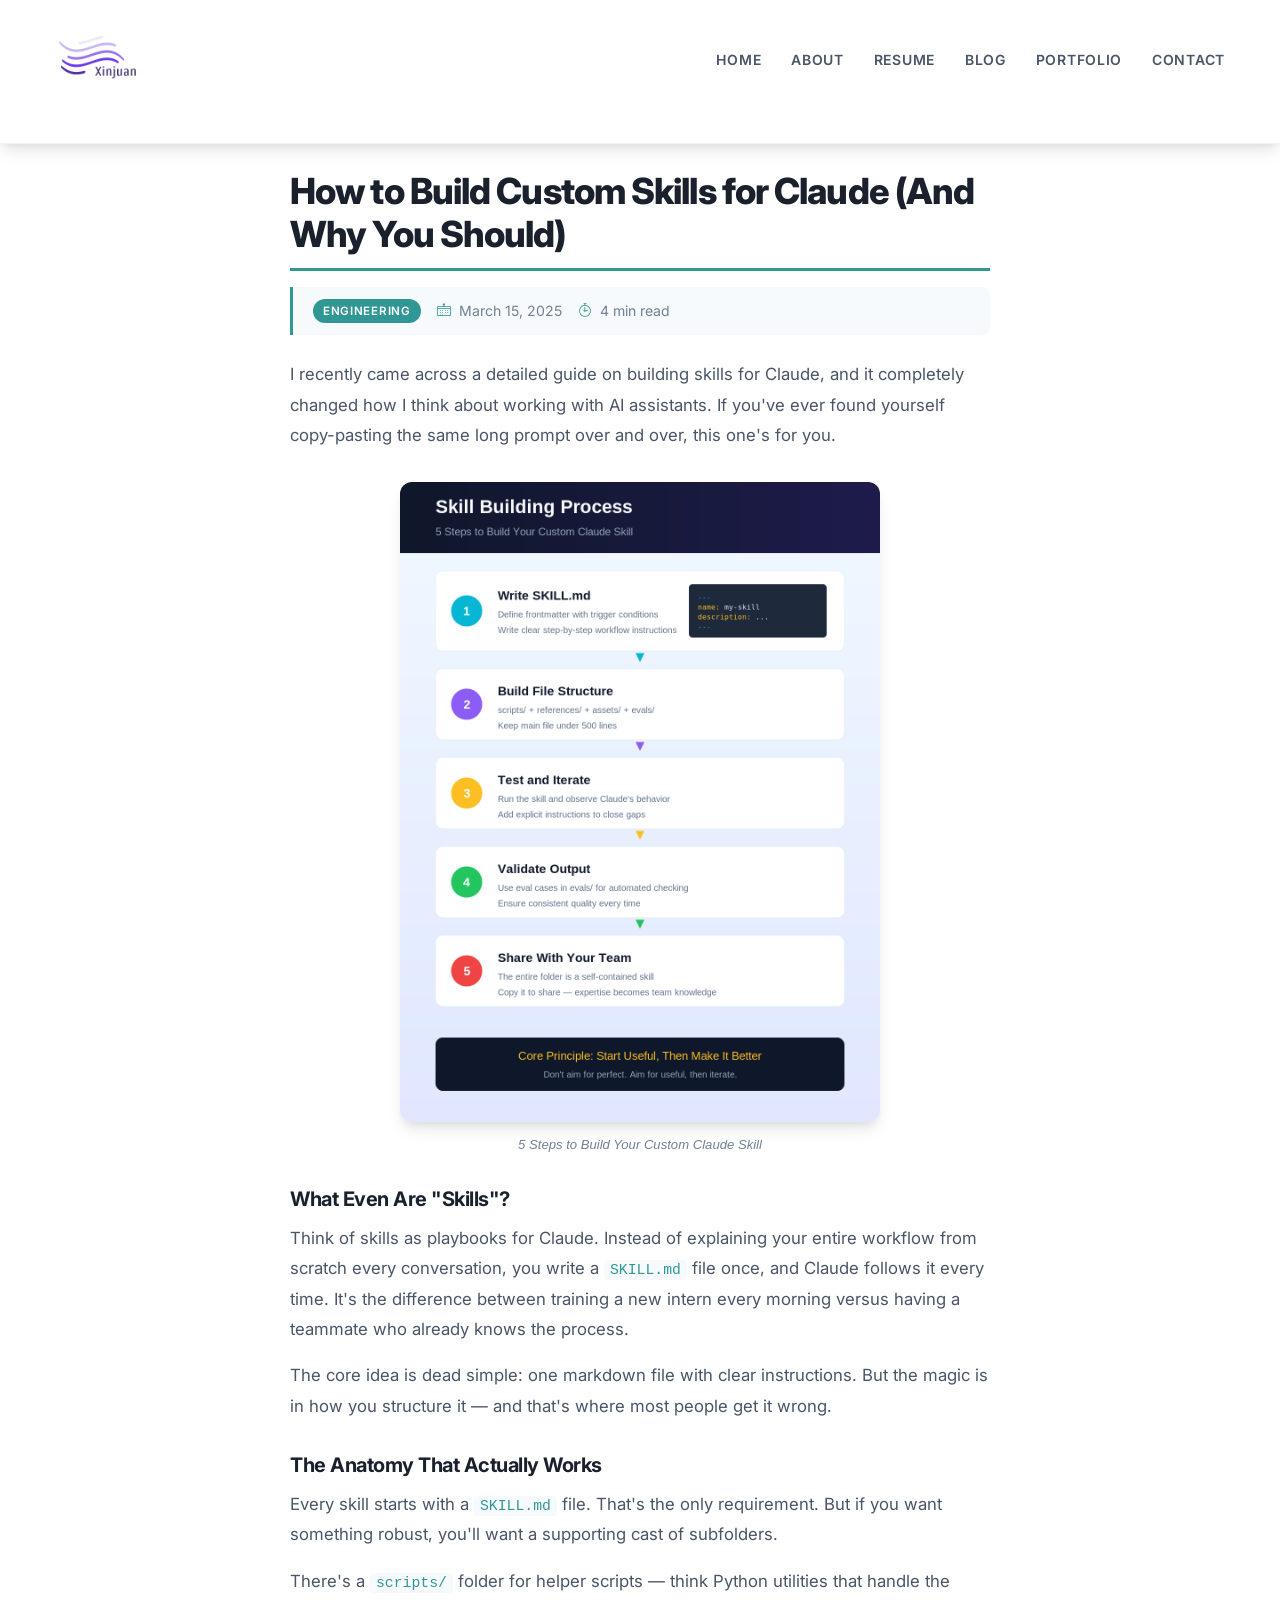
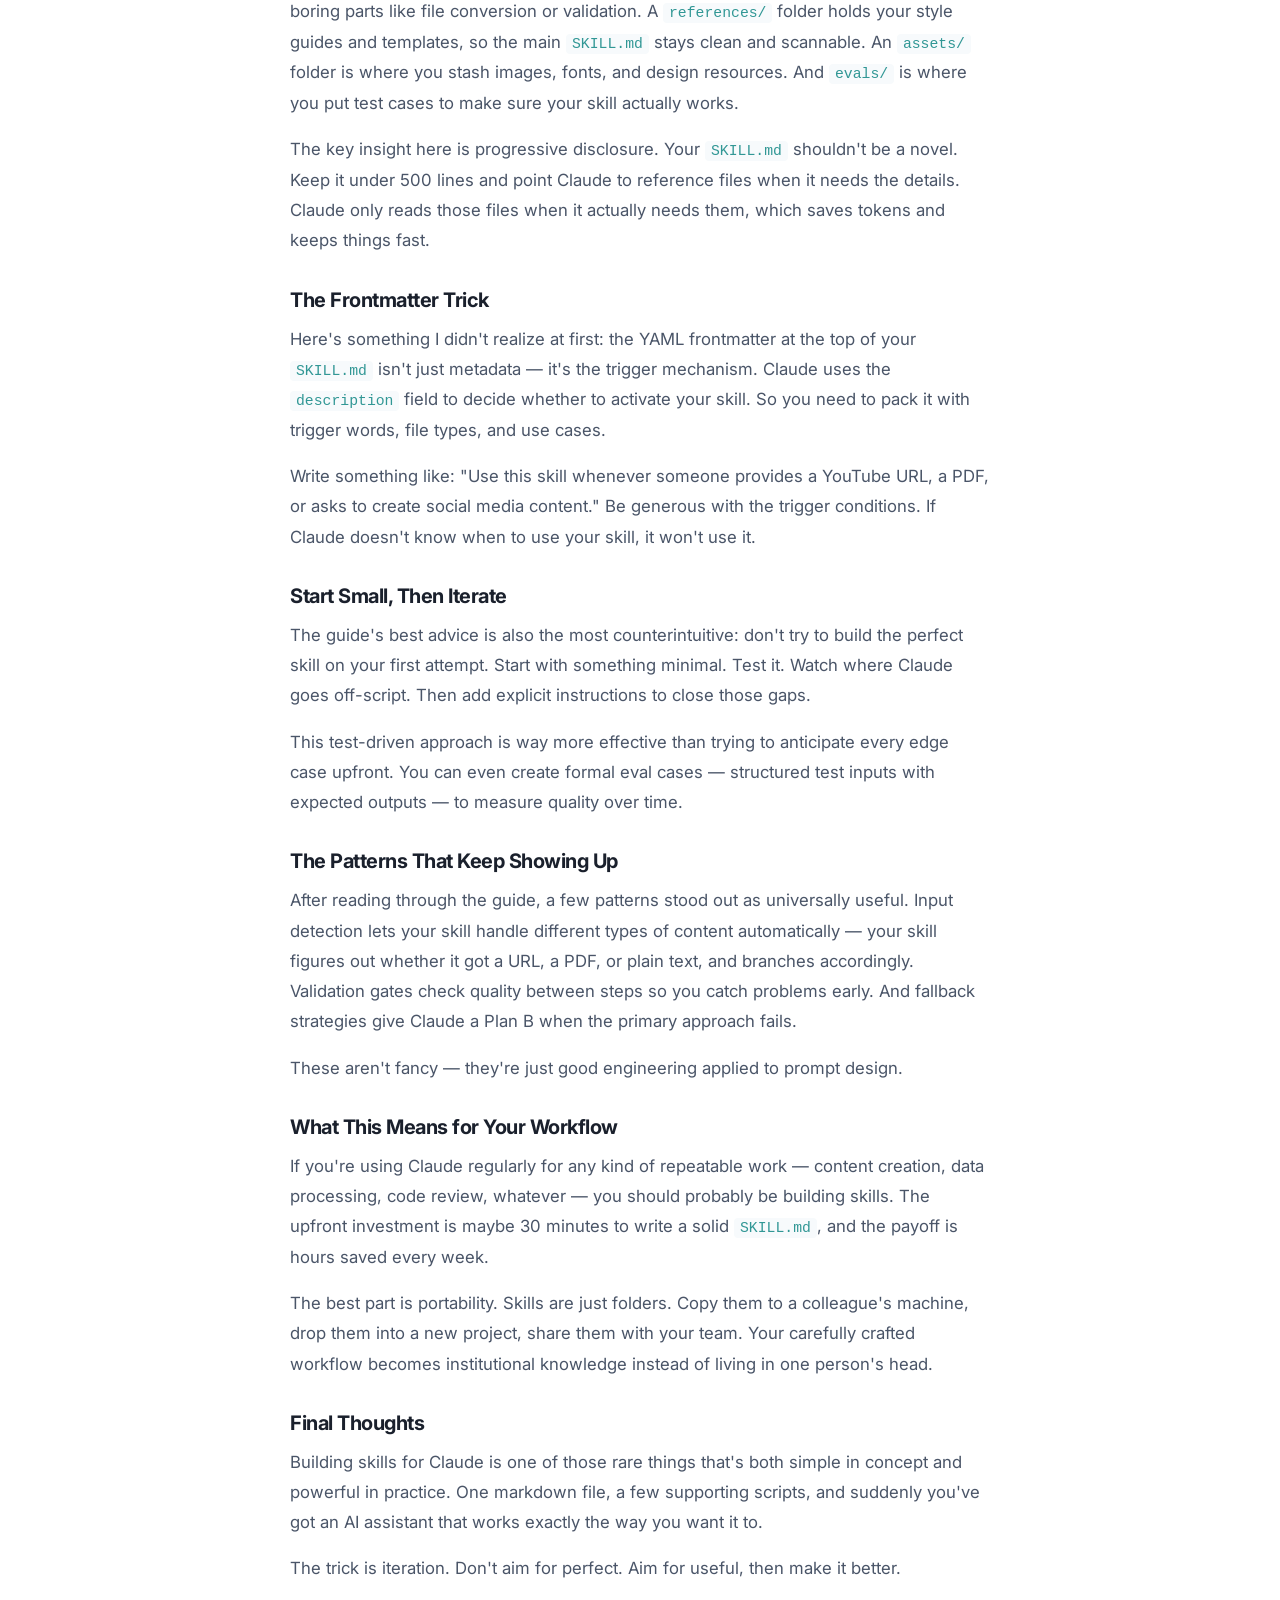
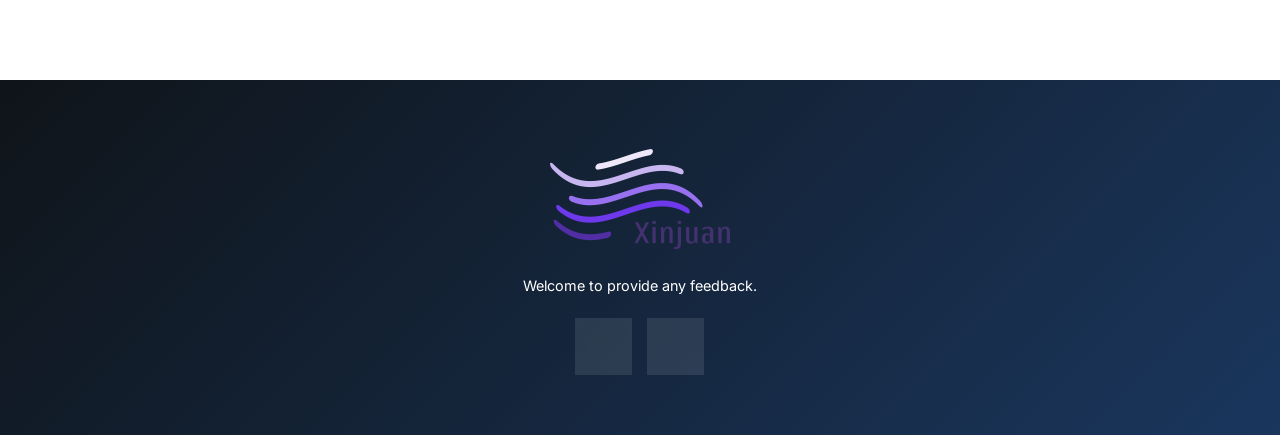
==== commit c7805f87: "Redesign blog UI and add real content to all 3 posts Blog cards: replace overlay-flash pattern with " ====
--- a/blog/post-1.html
+++ b/blog/post-1.html
@@ -3,7 +3,7 @@
   <head>
     <meta charset="utf-8" />
     <meta name="viewport" content="width=device-width, initial-scale=1, shrink-to-fit=no" />
-    <title>Getting Started with API Integration | Xinjuan Deng</title>
+    <title>How to Build Custom Skills for Claude | Xinjuan Deng</title>
     <link rel="shortcut icon" href="../assets/images/mylogo.png" type="image/png" />
     <link rel="stylesheet" href="../assets/css/bootstrap.min.css" />
     <link rel="stylesheet" href="../assets/css/LineIcons.css" />
@@ -44,15 +44,52 @@
 
     <main class="single-blog-page pt-120 pb-80 post-style-featured">
       <div class="container">
+        <nav class="blog-breadcrumb">
+          <a href="../index.html#blog"><i class="lni-arrow-left"></i> Back to Blog</a>
+        </nav>
         <article class="single-blog-post">
           <div class="post-inner">
-            <img src="../assets/images/work/w-1.png" alt="Getting Started with API Integration" class="post-featured-image" />
-            <h1 class="blog-title">Getting Started with API Integration</h1>
-            <p class="post-meta"><i class="lni-calendar"></i> March 15, 2025</p>
+            <h1 class="blog-title">How to Build Custom Skills for Claude (And Why You Should)</h1>
+            <div class="post-meta-bar">
+              <span class="meta-category">Engineering</span>
+              <span class="meta-item"><i class="lni-calendar"></i> March 15, 2025</span>
+              <span class="meta-item"><i class="lni-timer"></i> 4 min read</span>
+            </div>
             <div class="post-body">
-              <p>API integration is a core skill for customer support engineers. Whether you're helping a client debug webhook delivery or validating REST endpoints, a clear process makes the difference.</p>
-              <p>Start by understanding the client's use case: what event or data do they need? Then map it to your API's resources and authentication method. Use tools like Postman or curl to reproduce issues in a controlled environment before suggesting code changes.</p>
-              <p>Document common patterns—OAuth flows, retry logic, idempotency—so your team can reuse them. Good documentation reduces back-and-forth and builds trust with developers.</p>
+              <p>I recently came across a detailed guide on building skills for Claude, and it completely changed how I think about working with AI assistants. If you've ever found yourself copy-pasting the same long prompt over and over, this one's for you.</p>
+              <figure class="post-figure">
+                <img src="../assets/images/blog/claude-skills-infographic.png" alt="5 Steps to Build Your Custom Claude Skill" />
+                <figcaption>5 Steps to Build Your Custom Claude Skill</figcaption>
+              </figure>
+
+              <h2>What Even Are "Skills"?</h2>
+              <p>Think of skills as playbooks for Claude. Instead of explaining your entire workflow from scratch every conversation, you write a <code>SKILL.md</code> file once, and Claude follows it every time. It's the difference between training a new intern every morning versus having a teammate who already knows the process.</p>
+              <p>The core idea is dead simple: one markdown file with clear instructions. But the magic is in how you structure it — and that's where most people get it wrong.</p>
+
+              <h2>The Anatomy That Actually Works</h2>
+              <p>Every skill starts with a <code>SKILL.md</code> file. That's the only requirement. But if you want something robust, you'll want a supporting cast of subfolders.</p>
+              <p>There's a <code>scripts/</code> folder for helper scripts — think Python utilities that handle the boring parts like file conversion or validation. A <code>references/</code> folder holds your style guides and templates, so the main <code>SKILL.md</code> stays clean and scannable. An <code>assets/</code> folder is where you stash images, fonts, and design resources. And <code>evals/</code> is where you put test cases to make sure your skill actually works.</p>
+              <p>The key insight here is progressive disclosure. Your <code>SKILL.md</code> shouldn't be a novel. Keep it under 500 lines and point Claude to reference files when it needs the details. Claude only reads those files when it actually needs them, which saves tokens and keeps things fast.</p>
+
+              <h2>The Frontmatter Trick</h2>
+              <p>Here's something I didn't realize at first: the YAML frontmatter at the top of your <code>SKILL.md</code> isn't just metadata — it's the trigger mechanism. Claude uses the <code>description</code> field to decide whether to activate your skill. So you need to pack it with trigger words, file types, and use cases.</p>
+              <p>Write something like: "Use this skill whenever someone provides a YouTube URL, a PDF, or asks to create social media content." Be generous with the trigger conditions. If Claude doesn't know when to use your skill, it won't use it.</p>
+
+              <h2>Start Small, Then Iterate</h2>
+              <p>The guide's best advice is also the most counterintuitive: don't try to build the perfect skill on your first attempt. Start with something minimal. Test it. Watch where Claude goes off-script. Then add explicit instructions to close those gaps.</p>
+              <p>This test-driven approach is way more effective than trying to anticipate every edge case upfront. You can even create formal eval cases — structured test inputs with expected outputs — to measure quality over time.</p>
+
+              <h2>The Patterns That Keep Showing Up</h2>
+              <p>After reading through the guide, a few patterns stood out as universally useful. Input detection lets your skill handle different types of content automatically — your skill figures out whether it got a URL, a PDF, or plain text, and branches accordingly. Validation gates check quality between steps so you catch problems early. And fallback strategies give Claude a Plan B when the primary approach fails.</p>
+              <p>These aren't fancy — they're just good engineering applied to prompt design.</p>
+
+              <h2>What This Means for Your Workflow</h2>
+              <p>If you're using Claude regularly for any kind of repeatable work — content creation, data processing, code review, whatever — you should probably be building skills. The upfront investment is maybe 30 minutes to write a solid <code>SKILL.md</code>, and the payoff is hours saved every week.</p>
+              <p>The best part is portability. Skills are just folders. Copy them to a colleague's machine, drop them into a new project, share them with your team. Your carefully crafted workflow becomes institutional knowledge instead of living in one person's head.</p>
+
+              <h2>Final Thoughts</h2>
+              <p>Building skills for Claude is one of those rare things that's both simple in concept and powerful in practice. One markdown file, a few supporting scripts, and suddenly you've got an AI assistant that works exactly the way you want it to.</p>
+              <p>The trick is iteration. Don't aim for perfect. Aim for useful, then make it better.</p>
             </div>
           </div>
         </article>
--- a/assets/css/style.css
+++ b/assets/css/style.css
@@ -860,17 +860,103 @@
   border-radius: 1px;
 }
 
+.hero-name-block {
+  margin-bottom: var(--space-6);
+}
+
+.hero-name-block .title {
+  margin-bottom: var(--space-2);
+}
+
 .header-content-right .title {
   font-size: clamp(2rem, 5vw, 3.5rem);
   font-weight: 800;
   text-transform: uppercase;
   letter-spacing: -0.02em;
-  margin-bottom: var(--space-6);
   background: linear-gradient(135deg, var(--primary-navy) 0%, var(--primary-navy-light) 100%);
   -webkit-background-clip: text;
   -webkit-text-fill-color: transparent;
   background-clip: text;
   line-height: 1.1;
+}
+
+/* Name pronunciation block — right under the name */
+.name-pronunciation {
+  margin-bottom: 0;
+}
+
+.pronunciation-row {
+  display: flex;
+  flex-wrap: wrap;
+  align-items: center;
+  gap: var(--space-3);
+  margin-bottom: 0;
+}
+
+/* Override .header-content-right p for pronunciation (higher specificity) */
+.header-content-right .pronunciation-phonetic {
+  margin: 0;
+  margin-bottom: 0;
+  color: var(--accent-teal);
+  font-size: clamp(0.9rem, 2vw, 1.05rem);
+  font-weight: 500;
+  letter-spacing: 0.02em;
+  line-height: 1.4;
+}
+
+.hear-name-btn {
+  display: inline-flex;
+  align-items: center;
+  gap: var(--space-2);
+  padding: var(--space-1) var(--space-3);
+  font-size: 0.85rem;
+  font-weight: 600;
+  color: var(--accent-teal);
+  background: transparent;
+  border: 2px solid var(--accent-teal);
+  border-radius: 9999px;
+  cursor: pointer;
+  transition: color var(--transition-base), background var(--transition-base), border-color var(--transition-base);
+  font-family: inherit;
+}
+
+.hear-name-btn:hover {
+  color: var(--bg-primary);
+  background: var(--accent-teal);
+  border-color: var(--accent-teal);
+}
+
+.hear-name-btn i {
+  font-size: 1rem;
+}
+
+.syllable-pills {
+  display: flex;
+  flex-wrap: wrap;
+  align-items: center;
+  gap: var(--space-2);
+}
+
+.syllable-pills .pill {
+  display: inline-block;
+  padding: var(--space-1) var(--space-3);
+  font-size: 0.85rem;
+  font-weight: 600;
+  border-radius: 9999px;
+  background: var(--gray-200);
+  color: var(--text-secondary);
+}
+
+.syllable-pills .pill.pill-stress {
+  background: var(--accent-teal-light);
+  color: var(--primary-navy);
+}
+
+.syllable-pills .pill-sep {
+  color: var(--gray-400);
+  font-size: 0.75rem;
+  font-weight: 600;
+  user-select: none;
 }
 
 .header-content-right p {
@@ -2495,76 +2581,120 @@
     padding-bottom: 80px; } }
 
 .single-blog {
-  position: relative;
+  display: flex;
+  flex-direction: column;
+  height: 100%;
   border-radius: 16px;
   overflow: hidden;
   box-shadow: var(--shadow-md);
+  background: var(--bg-primary);
   transition: all var(--transition-base);
 }
-  .single-blog .blog-image {
-    overflow: hidden; }
-    .single-blog .blog-image img {
-      width: 100%;
-      -webkit-transition: all 0.3s ease-out 0s;
-      -moz-transition: all 0.3s ease-out 0s;
-      -ms-transition: all 0.3s ease-out 0s;
-      -o-transition: all 0.3s ease-out 0s;
-      transition: all 0.3s ease-out 0s; }
-  .single-blog .blog-content {
-    width: 75%;
-    position: absolute;
-    bottom: 0;
-    left: 0;
-    background-color: #fff;
-    padding: 25px;
-    -webkit-transition: all 0.3s ease-out 0s;
-    -moz-transition: all 0.3s ease-out 0s;
-    -ms-transition: all 0.3s ease-out 0s;
-    -o-transition: all 0.3s ease-out 0s;
-    transition: all 0.3s ease-out 0s; }
-    @media (max-width: 767px) {
-      .single-blog .blog-content {
-        padding: 20px; } }
-    .single-blog .blog-content .blog-title a {
-      font-size: 22px;
-      font-weight: 600;
-      padding-bottom: 5px;
-      -webkit-transition: all 0.3s ease-out 0s;
-      -moz-transition: all 0.3s ease-out 0s;
-      -ms-transition: all 0.3s ease-out 0s;
-      -o-transition: all 0.3s ease-out 0s;
-      transition: all 0.3s ease-out 0s;
-      color: #32333c; }
-      @media (max-width: 767px) {
-        .single-blog .blog-content .blog-title a {
-          font-size: 18px; } }
-    .single-blog .blog-content span {
-      font-size: 16px;
-      color: #8a8fa3;
-      -webkit-transition: all 0.3s ease-out 0s;
-      -moz-transition: all 0.3s ease-out 0s;
-      -ms-transition: all 0.3s ease-out 0s;
-      -o-transition: all 0.3s ease-out 0s;
-      transition: all 0.3s ease-out 0s; }
-  .single-blog:hover .blog-image img {
-    -webkit-transform: scale(1.2);
-    -moz-transform: scale(1.2);
-    -ms-transform: scale(1.2);
-    -o-transform: scale(1.2);
-    transform: scale(1.2); }
-  .single-blog:hover {
-    box-shadow: var(--shadow-xl);
-    transform: translateY(-8px);
-  }
-  .single-blog:hover .blog-content {
-    background-color: var(--accent-teal);
-  }
-  .single-blog:hover .blog-content .blog-title a {
-    color: #fff;
-  }
-  .single-blog:hover .blog-content span {
-    color: #fff;
-  }
+
+.single-blog:hover {
+  box-shadow: var(--shadow-xl);
+  transform: translateY(-8px);
+}
+
+.single-blog .blog-image {
+  aspect-ratio: 16 / 10;
+  overflow: hidden;
+  border-radius: 16px 16px 0 0;
+  flex-shrink: 0;
+}
+
+.single-blog .blog-image img {
+  width: 100%;
+  height: 100%;
+  object-fit: cover;
+  transition: transform 0.3s ease-out;
+}
+
+.single-blog:hover .blog-image img {
+  transform: scale(1.05);
+}
+
+/* Portrait images (e.g. infographics) — crop from top to show the title/header area */
+.blog-image--contain img {
+  object-fit: cover;
+  object-position: top center;
+}
+
+/* New content block — avoids conflicts with legacy .blog-content rules */
+.blog-info {
+  display: flex;
+  flex-direction: column;
+  flex: 1;
+  padding: var(--space-6);
+  gap: var(--space-3);
+}
+
+.blog-category {
+  display: inline-block;
+  align-self: flex-start;
+  background: var(--accent-teal);
+  color: #fff;
+  font-size: 0.72rem;
+  font-weight: 600;
+  text-transform: uppercase;
+  letter-spacing: 0.06em;
+  padding: 3px 10px;
+  border-radius: 20px;
+}
+
+.blog-info .blog-title a {
+  font-size: 1.1rem;
+  font-weight: 600;
+  color: var(--text-primary);
+  transition: color var(--transition-base);
+  text-decoration: none;
+  line-height: 1.4;
+}
+
+.blog-info .blog-title a:hover {
+  color: var(--accent-teal);
+}
+
+.blog-meta {
+  display: flex;
+  gap: var(--space-4);
+  color: var(--text-muted);
+  font-size: 0.82rem;
+}
+
+.blog-meta i {
+  color: var(--accent-teal);
+  margin-right: 4px;
+}
+
+.blog-excerpt {
+  color: var(--text-secondary);
+  font-size: 0.88rem;
+  line-height: 1.6;
+  display: -webkit-box;
+  -webkit-line-clamp: 3;
+  -webkit-box-orient: vertical;
+  overflow: hidden;
+  flex: 1;
+}
+
+.blog-read-more {
+  display: inline-flex;
+  align-items: center;
+  gap: 6px;
+  color: var(--accent-teal);
+  font-size: 0.88rem;
+  font-weight: 600;
+  text-decoration: none;
+  transition: gap var(--transition-base), color var(--transition-base);
+  margin-top: auto;
+}
+
+.blog-read-more:hover {
+  gap: 10px;
+  color: var(--accent-teal);
+  text-decoration: none;
+}
 
 /*===========================
        8.CONTACT css - Compact Design
@@ -3087,31 +3217,130 @@
 }
 
 /* Style B: Featured image – image at top, then content */
+.blog-breadcrumb {
+  margin-bottom: var(--space-6);
+}
+
+.blog-breadcrumb a {
+  display: inline-flex;
+  align-items: center;
+  gap: 6px;
+  color: var(--text-muted);
+  font-size: 0.9rem;
+  text-decoration: none;
+  transition: color var(--transition-base);
+}
+
+.blog-breadcrumb a:hover {
+  color: var(--accent-teal);
+  text-decoration: none;
+}
+
+.post-meta-bar {
+  display: flex;
+  flex-wrap: wrap;
+  align-items: center;
+  gap: var(--space-4);
+  background: var(--bg-secondary);
+  border-left: 3px solid var(--accent-teal);
+  padding: var(--space-3) var(--space-5);
+  border-radius: 0 8px 8px 0;
+  margin-bottom: var(--space-6);
+  font-size: 0.88rem;
+  color: var(--text-muted);
+}
+
+.post-meta-bar .meta-category {
+  background: var(--accent-teal);
+  color: #fff;
+  font-size: 0.72rem;
+  font-weight: 600;
+  text-transform: uppercase;
+  letter-spacing: 0.06em;
+  padding: 3px 10px;
+  border-radius: 20px;
+}
+
+.post-meta-bar .meta-item i {
+  color: var(--accent-teal);
+  margin-right: 4px;
+}
+
 .post-style-featured .post-featured-image {
   width: 100%;
-  max-height: 320px;
-  object-fit: cover;
-  border-radius: 8px;
+  height: auto;
+  border-radius: 12px;
   margin-bottom: var(--space-6);
-  box-shadow: var(--shadow-md);
-}
+  box-shadow: var(--shadow-lg);
+}
+
 .post-style-featured .post-inner {
-  max-width: 42rem;
+  max-width: 700px;
   margin-left: auto;
   margin-right: auto;
 }
+
 .post-style-featured .blog-title {
   font-size: clamp(1.75rem, 4vw, 2.25rem);
-  margin-bottom: var(--space-2);
-}
-.post-style-featured .post-meta {
+  font-weight: 800;
+  margin-bottom: var(--space-4);
+  padding-bottom: var(--space-3);
+  border-bottom: 3px solid var(--accent-teal);
+}
+
+.post-style-featured .post-body p {
+  font-size: 1.05rem;
+  margin-bottom: var(--space-4);
+  line-height: 1.8;
+}
+
+
+.post-style-featured .post-body .post-figure {
+  margin: var(--space-8) 0;
+  text-align: center;
+}
+
+.post-style-featured .post-body .post-figure img {
+  width: 100%;
+  max-width: 480px;
+  height: auto;
+  border-radius: 12px;
+  box-shadow: var(--shadow-lg);
+}
+
+.post-style-featured .post-body .post-figure figcaption {
+  margin-top: var(--space-3);
+  font-size: 0.82rem;
   color: var(--text-muted);
-  font-size: 0.95rem;
-  margin-bottom: var(--space-6);
-}
-.post-style-featured .post-body p {
-  margin-bottom: var(--space-4);
-  line-height: 1.7;
+  font-style: italic;
+}
+
+.post-style-featured .post-body h2 {
+  font-size: 1.25rem;
+  font-weight: 700;
+  color: var(--text-primary);
+  margin-top: var(--space-8);
+  margin-bottom: var(--space-3);
+}
+
+.post-style-featured .post-body a {
+  color: var(--accent-teal);
+  text-decoration: underline;
+  text-decoration-color: transparent;
+  transition: text-decoration-color var(--transition-base);
+}
+
+.post-style-featured .post-body a:hover {
+  text-decoration-color: var(--accent-teal);
+}
+
+.post-style-featured .post-body code {
+  font-family: ui-monospace, "SFMono-Regular", Menlo, monospace;
+  font-size: 0.88em;
+  background: var(--bg-secondary);
+  color: var(--accent-teal);
+  padding: 2px 6px;
+  border-radius: 4px;
 }
 
 /* Style C: Card – content inside a single card */
